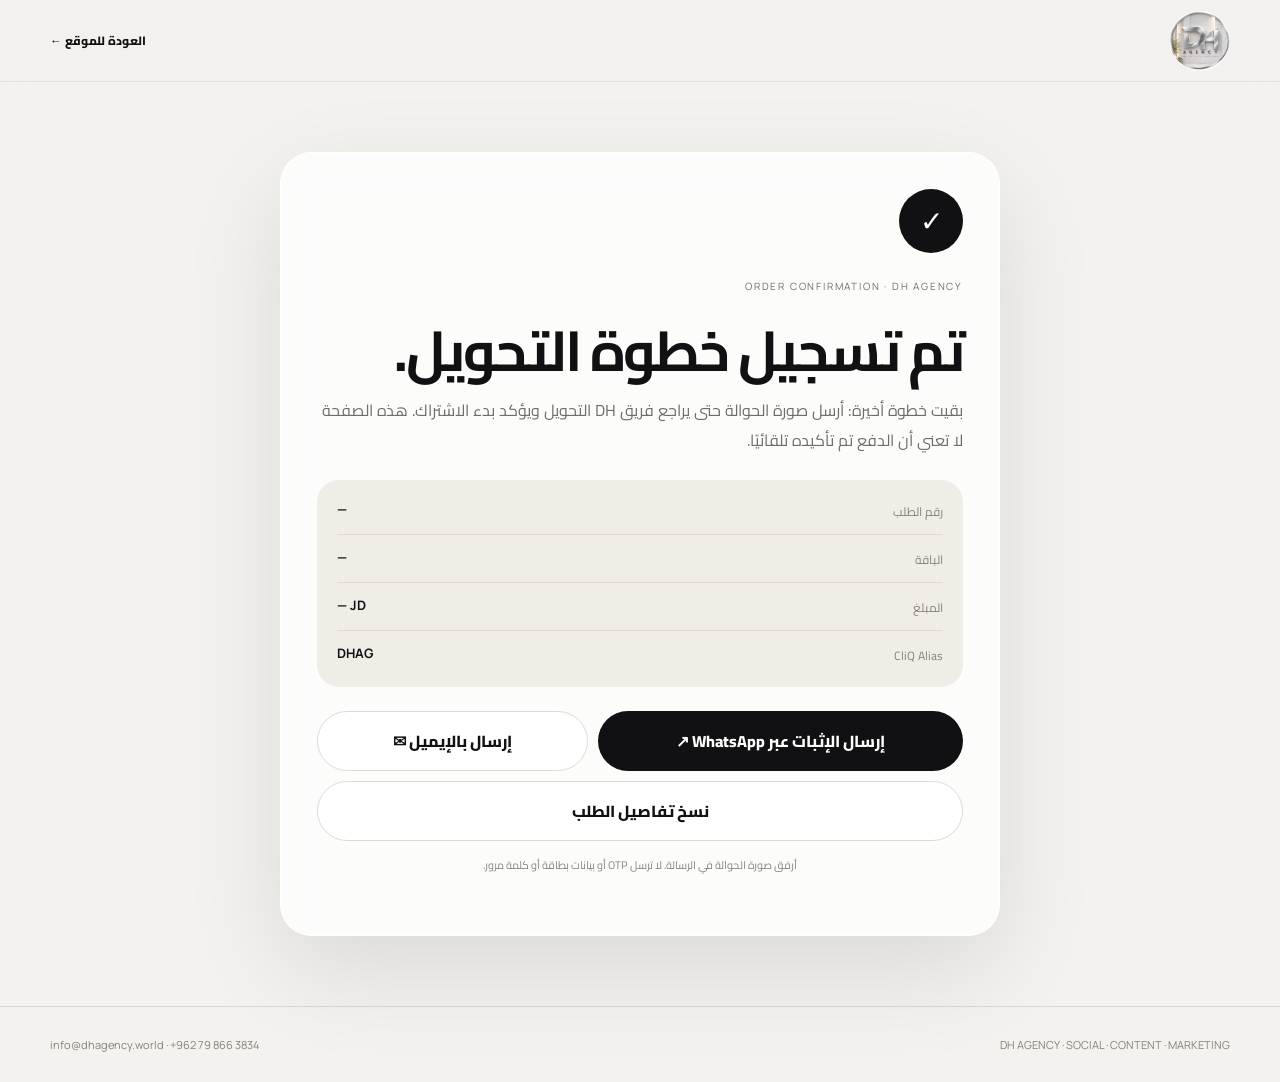
==== success.html @ 0825d4da "Add files via upload" ====
<!doctype html>
<html lang="ar" dir="rtl">
<head>
  <meta charset="utf-8" />
  <meta name="viewport" content="width=device-width, initial-scale=1" />
  <meta name="theme-color" content="#f3f2ef" />
  <meta name="robots" content="noindex,nofollow" />
  <title>تأكيد الطلب | DH Agency</title>
  <link rel="icon" href="/favicon.ico" sizes="any" />
  <link rel="preconnect" href="https://fonts.googleapis.com">
  <link rel="preconnect" href="https://fonts.gstatic.com" crossorigin>
  <link href="https://fonts.googleapis.com/css2?family=Cairo:wght@400;500;600;700;800&family=Manrope:wght@500;600;700&display=swap" rel="stylesheet">
  <link rel="stylesheet" href="styles.css" />
  <script>
    window.va = window.va || function () { (window.vaq = window.vaq || []).push(arguments); };
  </script>
  <script defer src="/_vercel/insights/script.js"></script>
</head>
<body class="success-body">
  <header class="success-header">
    <div class="shell">
      <img src="assets/dh-logo-circle.jpg" alt="DH Agency" />
      <a href="/">العودة للموقع ←</a>
    </div>
  </header>

  <main class="success-main">
    <section class="success-card" aria-labelledby="successTitle">
      <div class="success-mark">✓</div>
      <p class="success-eyebrow">ORDER CONFIRMATION · DH AGENCY</p>
      <h1 id="successTitle">تم تسجيل خطوة التحويل.</h1>
      <p>بقيت خطوة أخيرة: أرسل صورة الحوالة حتى يراجع فريق DH التحويل ويؤكد بدء الاشتراك. هذه الصفحة لا تعني أن الدفع تم تأكيده تلقائيًا.</p>

      <div class="success-order">
        <div class="success-row"><span>رقم الطلب</span><strong id="sOrder">—</strong></div>
        <div class="success-row"><span>الباقة</span><strong id="sPackage">—</strong></div>
        <div class="success-row"><span>المبلغ</span><strong><b id="sPrice">—</b> JD</strong></div>
        <div class="success-row"><span>CliQ Alias</span><strong>DHAG</strong></div>
      </div>

      <div class="success-actions">
        <a id="successWhatsApp" class="checkout-primary" href="https://wa.me/962798663834" target="_blank" rel="noopener">إرسال الإثبات عبر WhatsApp ↗</a>
        <a id="successEmail" class="checkout-secondary" href="mailto:info@dhagency.world">إرسال بالإيميل ✉</a>
      </div>
      <button id="successCopy" class="checkout-secondary" type="button" style="width:100%;margin-top:10px">نسخ تفاصيل الطلب</button>
      <p class="success-note">أرفق صورة الحوالة في الرسالة. لا ترسل OTP أو بيانات بطاقة أو كلمة مرور.</p>
    </section>
  </main>

  <footer class="success-footer"><div class="shell"><span>DH AGENCY · SOCIAL · CONTENT · MARKETING</span><span>info@dhagency.world · +962 79 866 3834</span></div></footer>

  <script>
    const qs = new URLSearchParams(location.search);
    let order = {};
    try { order = JSON.parse(sessionStorage.getItem('dhOrder') || '{}'); } catch(e) {}
    const data = {
      orderId: order.orderId || qs.get('order') || '—',
      packageName: order.packageName || qs.get('pkg') || '—',
      price: order.price || qs.get('price') || '—',
      name: order.name || '', phone: order.phone || '', project: order.project || ''
    };
    document.getElementById('sOrder').textContent = data.orderId;
    document.getElementById('sPackage').textContent = data.packageName;
    document.getElementById('sPrice').textContent = data.price;
    const text = `طلب اشتراك DH Agency\nرقم الطلب: ${data.orderId}\nالباقة: ${data.packageName}\nالمبلغ: ${data.price} JD\nالاسم: ${data.name}\nرقم الهاتف: ${data.phone}\nالمشروع: ${data.project}\nطريقة الدفع: CliQ — DHAG\nتم التحويل، ومرفق إثبات الدفع.`;
    document.getElementById('successWhatsApp').href = `https://wa.me/962798663834?text=${encodeURIComponent(text)}`;
    document.getElementById('successEmail').href = `mailto:info@dhagency.world?subject=${encodeURIComponent(`DH Agency - ${data.orderId} - ${data.packageName}`)}&body=${encodeURIComponent(text + '\n\nيرجى إرفاق صورة إثبات التحويل قبل الإرسال.')}`;
    document.getElementById('successCopy').addEventListener('click', async () => {
      try { await navigator.clipboard.writeText(text); document.getElementById('successCopy').textContent='تم النسخ ✓'; }
      catch(e) { alert(text); }
    });
  </script>
</body>
</html>
---- styles.css ----
:root{--bg:#f3f2ef;--ink:#101114;--muted:#67686d;--line:rgba(16,17,20,.12);--black:#0a0a0b;--silver:#d8d9dc;--orange:#d98243;--blue:#182c52;--green:#1f6248;--plum:#6a315f;--radius:28px}
*{box-sizing:border-box}html{scroll-behavior:smooth}body{margin:0;background:var(--bg);color:var(--ink);font-family:"Cairo",sans-serif;overflow-x:hidden}.shell{width:min(1180px,calc(100% - 40px));margin:auto}.ambient{position:fixed;border-radius:50%;filter:blur(90px);pointer-events:none;z-index:-2;opacity:.3}.ambient-one{width:520px;height:520px;background:#d4d7db;top:-220px;left:-190px}.ambient-two{width:420px;height:420px;background:#e1d8d4;bottom:-180px;right:-180px}.site-header{position:sticky;top:0;z-index:50;background:rgba(243,242,239,.8);backdrop-filter:blur(18px);border-bottom:1px solid rgba(16,17,20,.07)}.nav{height:82px;display:flex;align-items:center;gap:30px}.brand{margin-left:auto}.brand{display:flex;align-items:center}.brand img{width:68px;height:68px;object-fit:cover;object-position:center;border-radius:50%;border:1px solid rgba(16,17,20,.10);box-shadow:0 8px 24px rgba(0,0,0,.08);background:#fff}.nav-links{display:flex;gap:28px}.nav-links a,.footer a{color:var(--ink);text-decoration:none;font-size:14px;font-weight:600}.nav-links a{opacity:.68;transition:.2s}.nav-links a:hover{opacity:1}.nav-cta{text-decoration:none;color:#fff;background:var(--black);padding:12px 20px;border-radius:999px;font-size:13px;font-weight:700}.menu{display:none;background:none;border:0;width:34px;height:34px}.menu span{display:block;height:1px;background:var(--ink);margin:8px 0}.hero{min-height:760px;display:grid;grid-template-columns:1.05fr .95fr;align-items:center;gap:70px;padding:70px 0 80px}.kicker,.why-kicker{font-family:"Manrope",sans-serif;font-size:11px;letter-spacing:.22em;color:var(--muted);direction:ltr;text-align:right}.hero h1{font-size:clamp(56px,7.5vw,110px);line-height:.96;letter-spacing:-.05em;margin:25px 0 28px;font-weight:800}.hero h1 span{font-weight:400;color:#696a6f}.hero-text{font-size:19px;line-height:2;max-width:650px;color:var(--muted)}.hero-actions{display:flex;gap:12px;margin-top:34px;flex-wrap:wrap}.btn{display:inline-flex;align-items:center;gap:18px;padding:14px 22px;border-radius:999px;text-decoration:none;font-weight:700;font-size:14px}.btn.primary{background:var(--black);color:#fff}.btn.ghost{border:1px solid var(--line);color:var(--ink)}.hero-visual{position:relative;min-height:560px;display:grid;place-items:center}.logo-card{width:min(470px,90%);aspect-ratio:1/1;border-radius:42px;overflow:hidden;position:relative;background:#fff;box-shadow:0 35px 100px rgba(0,0,0,.16);transform:rotate(-4deg)}.logo-card img{width:100%;height:100%;object-fit:cover;transform:scale(1.12)}.logo-shine{position:absolute;inset:-20%;background:linear-gradient(110deg,transparent 35%,rgba(255,255,255,.8) 50%,transparent 65%);transform:translateX(-80%) rotate(10deg);animation:shine 6s ease-in-out infinite}.micro{position:absolute;background:rgba(255,255,255,.82);backdrop-filter:blur(16px);border:1px solid rgba(255,255,255,.7);box-shadow:0 14px 40px rgba(0,0,0,.08);padding:12px 18px;border-radius:16px;display:flex;gap:10px;align-items:center;font-family:"Manrope",sans-serif;font-size:11px;letter-spacing:.12em}.micro small{opacity:.4}.micro-a{top:9%;right:2%}.micro-b{bottom:12%;left:2%}.micro-c{top:47%;left:-7%}@keyframes shine{0%,55%{transform:translateX(-80%) rotate(10deg)}78%,100%{transform:translateX(100%) rotate(10deg)}}.ticker{overflow:hidden;border-top:1px solid var(--line);border-bottom:1px solid var(--line);background:rgba(255,255,255,.35)}.ticker-track{display:flex;width:max-content;gap:26px;align-items:center;padding:15px 0;animation:marquee 24s linear infinite;font-family:"Manrope",sans-serif;font-size:12px;letter-spacing:.22em}.ticker-track i{font-style:normal;opacity:.3}@keyframes marquee{to{transform:translateX(50%)}}.section{padding:120px 0}.section-title{display:grid;grid-template-columns:240px 1fr;gap:40px;align-items:start;margin-bottom:54px}.section-title p{margin:12px 0;color:var(--muted);font-size:13px}.section-title h2{margin:0;font-size:clamp(38px,5vw,68px);line-height:1.2;letter-spacing:-.04em}.services-grid{display:grid;grid-template-columns:repeat(3,1fr);gap:16px}.service{background:rgba(255,255,255,.62);border:1px solid rgba(255,255,255,.75);border-radius:var(--radius);padding:34px;min-height:280px;transition:.25s}.service:hover{transform:translateY(-5px);box-shadow:0 24px 70px rgba(0,0,0,.08)}.service span{font-family:"Manrope";font-size:11px;letter-spacing:.18em;color:#8b8c90}.service h3{font-size:25px;margin:74px 0 12px}.service p{margin:0;color:var(--muted);line-height:1.9}.packages{background:#0d0d0f;color:#f4f2ef;position:relative}.packages .section-title p{color:#a5a5aa}.package-grid{display:grid;grid-template-columns:repeat(4,1fr);gap:14px;align-items:stretch}.package-card{position:relative;background:#151518;border:1px solid rgba(255,255,255,.08);border-radius:26px;padding:26px;min-height:520px;display:flex;flex-direction:column;overflow:hidden;transition:.25s}.package-card:after{content:"";position:absolute;width:190px;height:190px;border-radius:50%;right:-90px;bottom:-80px;filter:blur(2px);opacity:.22}.package-card:hover{transform:translateY(-6px);border-color:rgba(255,255,255,.2)}.package-card.mini:after{background:var(--orange)}.package-card.start:after{background:var(--blue)}.package-card.growth:after{background:var(--green)}.package-card.scale:after{background:var(--plum)}.package-card.featured{outline:1px solid rgba(81,174,126,.45);background:#171c19}.popular{position:absolute;top:16px;left:16px;background:#e7efe9;color:#183b2b;padding:7px 12px;border-radius:999px;font-size:10px;font-weight:800}.package-head{display:flex;justify-content:space-between;align-items:center;padding-bottom:20px;border-bottom:1px solid rgba(255,255,255,.08);font-family:"Manrope"}.package-head span{font-size:13px;letter-spacing:.12em}.package-head b{font-size:17px}.package-card h3{font-size:28px;margin:30px 0 8px}.package-card p{color:#a9a9ae;line-height:1.85;min-height:84px}.package-card ul{list-style:none;padding:0;margin:12px 0 24px}.package-card li{padding:9px 0;border-bottom:1px solid rgba(255,255,255,.07);color:#dfdfe2;font-size:14px}.poster-btn{margin-top:auto;border:1px solid rgba(255,255,255,.15);background:transparent;color:#fff;border-radius:999px;padding:13px 16px;font:inherit;cursor:pointer;transition:.2s}.poster-btn:hover{background:#fff;color:#111}.ad-note{color:#8f9095;font-size:12px;margin:22px 4px 0}.why-panel{background:linear-gradient(135deg,#fff 0%,#ecebea 100%);border-radius:36px;padding:60px;display:grid;grid-template-columns:.9fr 1.1fr;gap:70px;box-shadow:0 30px 100px rgba(0,0,0,.07)}.why-panel h2{font-size:clamp(36px,4.5vw,62px);line-height:1.2;margin:12px 0 0}.why-list>div{display:grid;grid-template-columns:52px 1fr;gap:14px;padding:24px 0;border-bottom:1px solid var(--line)}.why-list>div:last-child{border-bottom:0}.why-list b{font-family:"Manrope";font-size:12px;color:#999}.why-list span{display:grid;gap:6px}.why-list strong{font-size:19px}.why-list small{font-size:14px;color:var(--muted);line-height:1.8}.faq{display:grid;gap:10px;margin-right:280px}.faq details{background:#fff;border-radius:18px;padding:0 24px}.faq summary{cursor:pointer;padding:22px 0;font-weight:700;list-style:none}.faq summary::-webkit-details-marker{display:none}.faq details p{color:var(--muted);line-height:1.9;margin:0;padding:0 0 22px}.final-cta{padding:100px 0;background:linear-gradient(135deg,#19191c,#0c0c0e);color:#fff}.final-inner{display:flex;align-items:end;justify-content:space-between;gap:50px}.final-inner p{font-family:"Manrope";font-size:11px;letter-spacing:.2em;color:#aaa}.final-inner h2{font-size:clamp(42px,5vw,78px);line-height:1.12;margin:10px 0 0}.btn.light{background:#f4f2ef;color:#111;white-space:nowrap}.footer{background:#09090a;color:#fff;border-top:1px solid rgba(255,255,255,.07)}.footer-inner{min-height:180px;display:flex;align-items:center;justify-content:space-between;gap:30px}.footer-brand{display:flex;align-items:center;gap:16px}.footer-brand img{width:82px;height:48px;object-fit:cover;border-radius:8px}.footer-brand span,.footer-links{font-family:"Manrope";font-size:10px;letter-spacing:.12em;color:#949499}.footer-links{display:flex;gap:22px;align-items:center}.footer-links a{color:#fff}.poster-modal{padding:0;border:0;background:transparent;max-width:min(720px,92vw);max-height:90vh}.poster-modal::backdrop{background:rgba(0,0,0,.78);backdrop-filter:blur(9px)}.poster-modal img{display:block;max-width:100%;max-height:88vh;border-radius:22px}.poster-modal button{position:fixed;top:22px;left:22px;width:42px;height:42px;border:0;border-radius:50%;background:#fff;color:#111;font-size:24px;cursor:pointer}.reveal{opacity:0;transform:translateY(22px);transition:opacity .7s ease,transform .7s ease}.reveal.in{opacity:1;transform:none}
@media(max-width:980px){.nav-links{display:none;position:absolute;top:82px;right:20px;left:20px;background:rgba(244,243,240,.98);border:1px solid var(--line);padding:20px;border-radius:20px;flex-direction:column;box-shadow:0 20px 60px rgba(0,0,0,.08)}.nav-links.open{display:flex}.menu{display:block}.nav-cta{display:none}.hero{grid-template-columns:1fr;gap:20px;padding-top:54px}.hero-visual{min-height:470px}.hero h1{font-size:72px}.services-grid{grid-template-columns:1fr}.package-grid{grid-template-columns:repeat(2,1fr)}.section-title{grid-template-columns:1fr;gap:0}.why-panel{grid-template-columns:1fr;padding:36px}.faq{margin-right:0}.final-inner{align-items:start;flex-direction:column}.footer-inner{align-items:flex-start;flex-direction:column;padding:40px 0}.footer-links{flex-wrap:wrap}}@media(max-width:640px){.shell{width:min(100% - 24px,1180px)}.nav{height:72px}.brand img{width:58px;height:58px}.hero{min-height:auto;padding:48px 0 70px}.hero h1{font-size:54px}.hero-text{font-size:16px}.hero-visual{min-height:370px}.logo-card{border-radius:28px}.micro{display:none}.section{padding:82px 0}.section-title{margin-bottom:34px}.section-title h2{font-size:40px}.package-grid{grid-template-columns:1fr}.package-card{min-height:auto}.why-panel{border-radius:26px;padding:26px}.why-panel h2{font-size:38px}.final-inner h2{font-size:46px}.footer-brand{align-items:flex-start;flex-direction:column}.footer-links{flex-direction:column;align-items:flex-start;gap:10px}}

/* CliQ checkout */
.package-actions{margin-top:auto;display:grid;grid-template-columns:1fr 1fr;gap:9px}.package-actions .poster-btn{margin-top:0}.subscribe-btn{border:0;background:#f4f2ef;color:#111;border-radius:999px;padding:13px 16px;font:inherit;font-weight:800;cursor:pointer;transition:.2s}.subscribe-btn:hover{transform:translateY(-2px);box-shadow:0 12px 28px rgba(255,255,255,.1)}
.checkout-modal{padding:0;border:0;background:transparent;width:min(680px,94vw);max-height:92vh;overflow:visible}.checkout-modal::backdrop{background:rgba(0,0,0,.76);backdrop-filter:blur(10px)}.checkout-wrap{position:relative;background:#f5f3ef;color:#151517;border-radius:30px;padding:30px;box-shadow:0 40px 120px rgba(0,0,0,.35);max-height:90vh;overflow:auto}.checkout-close{position:absolute;top:18px;left:18px;width:40px;height:40px;border:1px solid #dedbd5;background:#fff;color:#111;border-radius:50%;font-size:24px;line-height:1;cursor:pointer;z-index:2}.checkout-brand{display:flex;align-items:center;gap:14px;padding-left:50px;margin-bottom:24px}.checkout-brand img{width:56px;height:56px;border-radius:50%;object-fit:cover;box-shadow:0 7px 22px rgba(0,0,0,.1)}.checkout-brand div{display:grid;gap:3px}.checkout-brand small{font-family:"Manrope";font-size:9px;letter-spacing:.15em;color:#8d8a85}.checkout-brand strong{font-size:19px}.checkout-step{display:none}.checkout-step.active{display:block}.checkout-summary{background:#111113;color:#fff;border-radius:22px;padding:22px 24px;display:grid;grid-template-columns:1fr auto;gap:5px 18px;align-items:center;margin-bottom:26px}.checkout-summary span{font-size:12px;color:#a8a8ad}.checkout-summary strong{font-family:"Manrope";font-size:14px;letter-spacing:.1em}.checkout-summary b{grid-row:1/3;grid-column:2;font-family:"Manrope";font-size:25px}.checkout-summary b span{font-size:inherit;color:inherit}.checkout-step h3{font-size:28px;margin:0 0 8px}.checkout-intro{color:#74716c;line-height:1.8;margin:0 0 22px}.checkout-form{display:grid;gap:13px}.checkout-form label{display:grid;gap:7px;font-size:12px;font-weight:800;color:#55524e}.checkout-form input{width:100%;border:1px solid #dedbd5;background:#fff;border-radius:14px;padding:14px 16px;font:inherit;color:#111;outline:0;transition:.2s}.checkout-form input:focus{border-color:#88837c;box-shadow:0 0 0 3px rgba(0,0,0,.04)}.checkout-primary,.checkout-secondary{display:flex;align-items:center;justify-content:center;gap:10px;border:0;border-radius:999px;padding:14px 18px;font:inherit;font-weight:800;text-decoration:none;cursor:pointer}.checkout-primary{background:#111113;color:#fff}.checkout-secondary{background:#fff;color:#111;border:1px solid #dedbd5}.checkout-form .checkout-primary{margin-top:6px}.order-pill{display:inline-flex;gap:8px;align-items:center;background:#ebe7e0;border-radius:999px;padding:8px 12px;font-size:11px;margin-bottom:16px}.order-pill strong{font-family:"Manrope";letter-spacing:.08em}.pay-amount{display:flex;align-items:center;justify-content:space-between;background:linear-gradient(135deg,#171719,#29272d);color:#fff;border-radius:22px;padding:22px 24px;margin:18px 0}.pay-amount span{font-size:12px;color:#bab9be}.pay-amount strong{font-family:"Manrope";font-size:32px}.bank-card{background:#fff;border:1px solid #dfdcd6;border-radius:20px;overflow:hidden}.bank-row{display:grid;grid-template-columns:110px 1fr auto;gap:14px;align-items:center;padding:17px 18px;border-bottom:1px solid #ebe8e2}.bank-row:last-child{border-bottom:0}.bank-row span{font-size:11px;color:#88847e}.bank-row strong{font-family:"Manrope",sans-serif;font-size:13px;word-break:break-word;direction:ltr;text-align:left}.bank-row.highlight{background:#f0ede7}.bank-row.highlight strong{font-size:22px;letter-spacing:.08em}.copy-btn{border:1px solid #d6d2cb;background:#fff;border-radius:999px;padding:7px 11px;font:inherit;font-size:11px;font-weight:800;cursor:pointer}.payment-note{font-size:11px;color:#77736e;line-height:1.8;margin:15px 3px 0}.checkout-actions{display:grid;grid-template-columns:1fr 1.35fr;gap:10px;margin-top:18px}.checkout-back{display:block;margin:14px auto 0;border:0;background:transparent;color:#77736e;font:inherit;font-size:12px;text-decoration:underline;cursor:pointer}.copy-toast{position:sticky;bottom:0;margin:16px auto 0;width:max-content;background:#111;color:#fff;border-radius:999px;padding:9px 14px;font-size:11px;opacity:0;transform:translateY(8px);pointer-events:none;transition:.2s}.copy-toast.show{opacity:1;transform:none}
@media(max-width:640px){.package-actions{grid-template-columns:1fr}.checkout-wrap{padding:24px 18px 20px;border-radius:24px}.checkout-brand{padding-left:44px}.checkout-step h3{font-size:23px}.checkout-summary{padding:18px}.bank-row{grid-template-columns:90px 1fr auto;padding:15px 13px;gap:9px}.bank-row strong{font-size:11px}.bank-row.highlight strong{font-size:20px}.checkout-actions{grid-template-columns:1fr}.pay-amount strong{font-size:27px}}

.checkout-actions-three{grid-template-columns:1.35fr 1fr 1fr}.proof-help{font-size:10.5px;color:#77736e;line-height:1.8;margin:10px 3px 0;text-align:center}@media(max-width:760px){.checkout-actions-three{grid-template-columns:1fr}}

/* Floating WhatsApp contact */
.whatsapp-float{position:fixed;left:24px;bottom:24px;z-index:95;width:60px;height:60px;border-radius:50%;display:grid;place-items:center;background:#25D366;color:#fff;text-decoration:none;box-shadow:0 14px 34px rgba(0,0,0,.22);transition:transform .2s ease,box-shadow .2s ease;isolation:isolate}
.whatsapp-float::before{content:"";position:absolute;inset:-7px;border-radius:inherit;border:1px solid rgba(37,211,102,.38);animation:waPulse 2.4s ease-out infinite;z-index:-1}
.whatsapp-float svg{width:31px;height:31px;fill:currentColor;display:block}
.whatsapp-float:hover{transform:translateY(-3px) scale(1.03);box-shadow:0 18px 42px rgba(0,0,0,.28)}
.whatsapp-float:focus-visible{outline:3px solid rgba(37,211,102,.32);outline-offset:4px}
.whatsapp-float-label{position:absolute;left:72px;white-space:nowrap;background:#111113;color:#fff;padding:8px 11px;border-radius:10px;font-family:"Manrope",sans-serif;font-size:11px;letter-spacing:.05em;opacity:0;transform:translateX(-5px);pointer-events:none;transition:.2s}
.whatsapp-float:hover .whatsapp-float-label{opacity:1;transform:none}
@keyframes waPulse{0%{opacity:.75;transform:scale(.88)}70%,100%{opacity:0;transform:scale(1.28)}}
@media(max-width:640px){.whatsapp-float{left:16px;bottom:16px;width:56px;height:56px}.whatsapp-float svg{width:29px;height:29px}.whatsapp-float-label{display:none}}

/* V9 — conversion refinements */
.portfolio-section{position:relative}
.portfolio-grid{display:grid;grid-template-columns:repeat(2,1fr);gap:14px}
.portfolio-card{position:relative;min-height:190px;border:1px solid var(--line);border-radius:26px;padding:28px;background:rgba(255,255,255,.56);display:flex;align-items:flex-end;justify-content:space-between;overflow:hidden;transition:.28s ease}
.portfolio-card::before{content:"";position:absolute;inset:auto -65px -85px auto;width:190px;height:190px;border-radius:50%;background:radial-gradient(circle at 35% 35%,rgba(88,92,104,.18),rgba(88,92,104,0));transition:.3s ease}
.portfolio-card:hover{transform:translateY(-5px);background:#fff;box-shadow:0 24px 70px rgba(0,0,0,.07)}
.portfolio-card:hover::before{transform:scale(1.2)}
.portfolio-card>div{position:relative;z-index:1}
.portfolio-card p{margin:0 0 8px;font-family:"Manrope",sans-serif;font-size:10px;letter-spacing:.17em;color:#929096}
.portfolio-card h3{margin:0;font-family:"Manrope",sans-serif;font-size:clamp(20px,2.4vw,34px);line-height:1.12;letter-spacing:-.03em}
.portfolio-card>b{position:relative;z-index:1;width:38px;height:38px;border:1px solid var(--line);border-radius:50%;display:grid;place-items:center;font-size:18px;font-weight:500}
.portfolio-index{position:absolute;top:24px;right:28px;font-family:"Manrope",sans-serif;font-size:11px;color:#aaa7a2}
.portfolio-note{margin:18px 2px 0;color:var(--muted);font-size:11px}
.package-card.featured{outline:1px solid rgba(81,174,126,.58);box-shadow:0 26px 80px rgba(68,150,105,.09);transform:translateY(-8px)}
.package-card.featured:hover{transform:translateY(-13px)}
.package-card.featured::before{content:"";position:absolute;top:0;right:0;left:0;height:3px;background:linear-gradient(90deg,transparent,#77c79b,transparent)}
.popular{display:flex;align-items:center;gap:7px;top:14px;left:14px;padding:7px 11px;box-shadow:0 8px 22px rgba(0,0,0,.15)}
.popular span{font-family:"Manrope",sans-serif;font-size:8px;letter-spacing:.11em;opacity:.72}
.transfer-confirm{width:100%;margin-top:18px}
.checkout-actions-compact{grid-template-columns:1fr 1fr;margin-top:10px}

/* Success page */
.success-body{min-height:100vh;background:#f3f2ef;color:#111113;display:grid;grid-template-rows:auto 1fr auto}
.success-main{display:grid;place-items:center;padding:70px 20px}
.success-card{width:min(720px,100%);background:rgba(255,255,255,.76);border:1px solid rgba(255,255,255,.9);border-radius:32px;padding:36px;box-shadow:0 34px 100px rgba(0,0,0,.10);backdrop-filter:blur(18px)}
.success-mark{width:64px;height:64px;border-radius:50%;display:grid;place-items:center;background:#111113;color:#fff;font-size:28px;margin-bottom:24px}
.success-eyebrow{font-family:"Manrope",sans-serif;font-size:10px;letter-spacing:.18em;color:#85827c;margin:0 0 10px}
.success-card h1{font-size:clamp(34px,5vw,56px);line-height:1.12;margin:0 0 12px;letter-spacing:-.04em}
.success-card>p{color:#706d68;line-height:1.9;margin:0 0 24px}
.success-order{background:#f0ede7;border-radius:22px;padding:20px;margin:24px 0;display:grid;gap:13px}
.success-row{display:flex;justify-content:space-between;gap:20px;padding-bottom:11px;border-bottom:1px solid #dfdbd4}
.success-row:last-child{border-bottom:0;padding-bottom:0}
.success-row span{color:#85817a;font-size:12px}.success-row strong{font-family:"Manrope",sans-serif;font-size:13px;text-align:left;direction:ltr}
.success-actions{display:grid;grid-template-columns:1.35fr 1fr;gap:10px;margin-top:20px}.success-actions a,.success-actions button{min-height:50px}
.success-note{font-size:11px!important;margin-top:14px!important;text-align:center;color:#88847e!important}
.success-header{height:82px;display:flex;align-items:center;border-bottom:1px solid rgba(16,17,20,.07);background:rgba(243,242,239,.86);backdrop-filter:blur(18px)}
.success-header .shell{display:flex;align-items:center;justify-content:space-between}.success-header img{width:60px;height:60px;border-radius:50%;object-fit:cover}.success-header a{color:#111;text-decoration:none;font-size:12px;font-weight:800}
.success-footer{padding:30px 0;border-top:1px solid var(--line);color:#85817a;font:11px "Manrope",sans-serif}.success-footer .shell{display:flex;justify-content:space-between;gap:20px;flex-wrap:wrap}
@media(max-width:980px){.portfolio-grid{grid-template-columns:1fr 1fr}}
@media(max-width:640px){.portfolio-grid{grid-template-columns:1fr}.portfolio-card{min-height:155px;padding:22px}.portfolio-index{top:20px;right:22px}.package-card.featured{transform:none}.package-card.featured:hover{transform:translateY(-6px)}.checkout-actions-compact,.success-actions{grid-template-columns:1fr}.success-card{padding:26px 20px;border-radius:26px}.success-main{padding:44px 12px}.success-header{height:72px}.success-header img{width:54px;height:54px}}
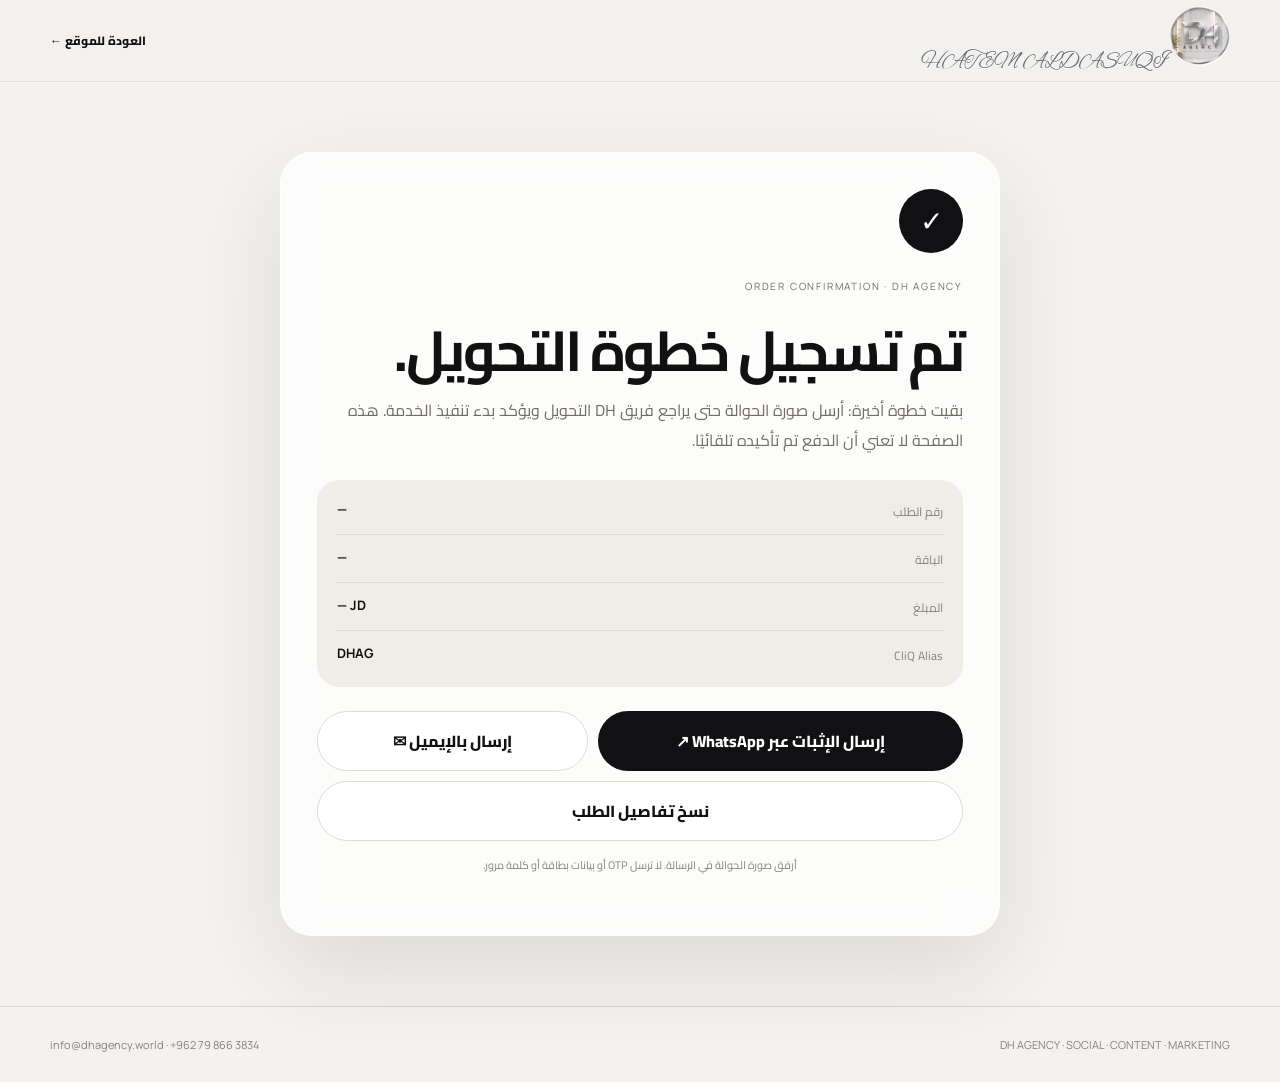
==== commit b518405a: "Add files via upload" ====
--- a/success.html
+++ b/success.html
@@ -9,7 +9,7 @@
   <link rel="icon" href="/favicon.ico" sizes="any" />
   <link rel="preconnect" href="https://fonts.googleapis.com">
   <link rel="preconnect" href="https://fonts.gstatic.com" crossorigin>
-  <link href="https://fonts.googleapis.com/css2?family=Cairo:wght@400;500;600;700;800&family=Manrope:wght@500;600;700&display=swap" rel="stylesheet">
+  <link href="https://fonts.googleapis.com/css2?family=Alex+Brush&family=Cairo:wght@400;500;600;700;800&family=Manrope:wght@500;600;700&display=swap" rel="stylesheet">
   <link rel="stylesheet" href="styles.css" />
   <script>
     window.va = window.va || function () { (window.vaq = window.vaq || []).push(arguments); };
@@ -19,7 +19,10 @@
 <body class="success-body">
   <header class="success-header">
     <div class="shell">
-      <img src="assets/dh-logo-circle.jpg" alt="DH Agency" />
+      <div class="success-brand">
+        <img src="assets/dh-logo-circle.jpg" alt="DH Agency" />
+        <span class="brand-signature success-signature">HATEM ALDASUQI</span>
+      </div>
       <a href="/">العودة للموقع ←</a>
     </div>
   </header>
@@ -29,7 +32,7 @@
       <div class="success-mark">✓</div>
       <p class="success-eyebrow">ORDER CONFIRMATION · DH AGENCY</p>
       <h1 id="successTitle">تم تسجيل خطوة التحويل.</h1>
-      <p>بقيت خطوة أخيرة: أرسل صورة الحوالة حتى يراجع فريق DH التحويل ويؤكد بدء الاشتراك. هذه الصفحة لا تعني أن الدفع تم تأكيده تلقائيًا.</p>
+      <p>بقيت خطوة أخيرة: أرسل صورة الحوالة حتى يراجع فريق DH التحويل ويؤكد بدء تنفيذ الخدمة. هذه الصفحة لا تعني أن الدفع تم تأكيده تلقائيًا.</p>
 
       <div class="success-order">
         <div class="success-row"><span>رقم الطلب</span><strong id="sOrder">—</strong></div>
@@ -62,7 +65,7 @@
     document.getElementById('sOrder').textContent = data.orderId;
     document.getElementById('sPackage').textContent = data.packageName;
     document.getElementById('sPrice').textContent = data.price;
-    const text = `طلب اشتراك DH Agency\nرقم الطلب: ${data.orderId}\nالباقة: ${data.packageName}\nالمبلغ: ${data.price} JD\nالاسم: ${data.name}\nرقم الهاتف: ${data.phone}\nالمشروع: ${data.project}\nطريقة الدفع: CliQ — DHAG\nتم التحويل، ومرفق إثبات الدفع.`;
+    const text = `طلب DH Agency\nرقم الطلب: ${data.orderId}\nالباقة: ${data.packageName}\nالمبلغ: ${data.price} JD\nالاسم: ${data.name}\nرقم الهاتف: ${data.phone}\nالمشروع: ${data.project}\nطريقة الدفع: CliQ — DHAG\nتم التحويل، ومرفق إثبات الدفع.`;
     document.getElementById('successWhatsApp').href = `https://wa.me/962798663834?text=${encodeURIComponent(text)}`;
     document.getElementById('successEmail').href = `mailto:info@dhagency.world?subject=${encodeURIComponent(`DH Agency - ${data.orderId} - ${data.packageName}`)}&body=${encodeURIComponent(text + '\n\nيرجى إرفاق صورة إثبات التحويل قبل الإرسال.')}`;
     document.getElementById('successCopy').addEventListener('click', async () => {
--- a/styles.css
+++ b/styles.css
@@ -1,6 +1,6 @@
 :root{--bg:#f3f2ef;--ink:#101114;--muted:#67686d;--line:rgba(16,17,20,.12);--black:#0a0a0b;--silver:#d8d9dc;--orange:#d98243;--blue:#182c52;--green:#1f6248;--plum:#6a315f;--radius:28px}
-*{box-sizing:border-box}html{scroll-behavior:smooth}body{margin:0;background:var(--bg);color:var(--ink);font-family:"Cairo",sans-serif;overflow-x:hidden}.shell{width:min(1180px,calc(100% - 40px));margin:auto}.ambient{position:fixed;border-radius:50%;filter:blur(90px);pointer-events:none;z-index:-2;opacity:.3}.ambient-one{width:520px;height:520px;background:#d4d7db;top:-220px;left:-190px}.ambient-two{width:420px;height:420px;background:#e1d8d4;bottom:-180px;right:-180px}.site-header{position:sticky;top:0;z-index:50;background:rgba(243,242,239,.8);backdrop-filter:blur(18px);border-bottom:1px solid rgba(16,17,20,.07)}.nav{height:82px;display:flex;align-items:center;gap:30px}.brand{margin-left:auto}.brand{display:flex;align-items:center}.brand img{width:68px;height:68px;object-fit:cover;object-position:center;border-radius:50%;border:1px solid rgba(16,17,20,.10);box-shadow:0 8px 24px rgba(0,0,0,.08);background:#fff}.nav-links{display:flex;gap:28px}.nav-links a,.footer a{color:var(--ink);text-decoration:none;font-size:14px;font-weight:600}.nav-links a{opacity:.68;transition:.2s}.nav-links a:hover{opacity:1}.nav-cta{text-decoration:none;color:#fff;background:var(--black);padding:12px 20px;border-radius:999px;font-size:13px;font-weight:700}.menu{display:none;background:none;border:0;width:34px;height:34px}.menu span{display:block;height:1px;background:var(--ink);margin:8px 0}.hero{min-height:760px;display:grid;grid-template-columns:1.05fr .95fr;align-items:center;gap:70px;padding:70px 0 80px}.kicker,.why-kicker{font-family:"Manrope",sans-serif;font-size:11px;letter-spacing:.22em;color:var(--muted);direction:ltr;text-align:right}.hero h1{font-size:clamp(56px,7.5vw,110px);line-height:.96;letter-spacing:-.05em;margin:25px 0 28px;font-weight:800}.hero h1 span{font-weight:400;color:#696a6f}.hero-text{font-size:19px;line-height:2;max-width:650px;color:var(--muted)}.hero-actions{display:flex;gap:12px;margin-top:34px;flex-wrap:wrap}.btn{display:inline-flex;align-items:center;gap:18px;padding:14px 22px;border-radius:999px;text-decoration:none;font-weight:700;font-size:14px}.btn.primary{background:var(--black);color:#fff}.btn.ghost{border:1px solid var(--line);color:var(--ink)}.hero-visual{position:relative;min-height:560px;display:grid;place-items:center}.logo-card{width:min(470px,90%);aspect-ratio:1/1;border-radius:42px;overflow:hidden;position:relative;background:#fff;box-shadow:0 35px 100px rgba(0,0,0,.16);transform:rotate(-4deg)}.logo-card img{width:100%;height:100%;object-fit:cover;transform:scale(1.12)}.logo-shine{position:absolute;inset:-20%;background:linear-gradient(110deg,transparent 35%,rgba(255,255,255,.8) 50%,transparent 65%);transform:translateX(-80%) rotate(10deg);animation:shine 6s ease-in-out infinite}.micro{position:absolute;background:rgba(255,255,255,.82);backdrop-filter:blur(16px);border:1px solid rgba(255,255,255,.7);box-shadow:0 14px 40px rgba(0,0,0,.08);padding:12px 18px;border-radius:16px;display:flex;gap:10px;align-items:center;font-family:"Manrope",sans-serif;font-size:11px;letter-spacing:.12em}.micro small{opacity:.4}.micro-a{top:9%;right:2%}.micro-b{bottom:12%;left:2%}.micro-c{top:47%;left:-7%}@keyframes shine{0%,55%{transform:translateX(-80%) rotate(10deg)}78%,100%{transform:translateX(100%) rotate(10deg)}}.ticker{overflow:hidden;border-top:1px solid var(--line);border-bottom:1px solid var(--line);background:rgba(255,255,255,.35)}.ticker-track{display:flex;width:max-content;gap:26px;align-items:center;padding:15px 0;animation:marquee 24s linear infinite;font-family:"Manrope",sans-serif;font-size:12px;letter-spacing:.22em}.ticker-track i{font-style:normal;opacity:.3}@keyframes marquee{to{transform:translateX(50%)}}.section{padding:120px 0}.section-title{display:grid;grid-template-columns:240px 1fr;gap:40px;align-items:start;margin-bottom:54px}.section-title p{margin:12px 0;color:var(--muted);font-size:13px}.section-title h2{margin:0;font-size:clamp(38px,5vw,68px);line-height:1.2;letter-spacing:-.04em}.services-grid{display:grid;grid-template-columns:repeat(3,1fr);gap:16px}.service{background:rgba(255,255,255,.62);border:1px solid rgba(255,255,255,.75);border-radius:var(--radius);padding:34px;min-height:280px;transition:.25s}.service:hover{transform:translateY(-5px);box-shadow:0 24px 70px rgba(0,0,0,.08)}.service span{font-family:"Manrope";font-size:11px;letter-spacing:.18em;color:#8b8c90}.service h3{font-size:25px;margin:74px 0 12px}.service p{margin:0;color:var(--muted);line-height:1.9}.packages{background:#0d0d0f;color:#f4f2ef;position:relative}.packages .section-title p{color:#a5a5aa}.package-grid{display:grid;grid-template-columns:repeat(4,1fr);gap:14px;align-items:stretch}.package-card{position:relative;background:#151518;border:1px solid rgba(255,255,255,.08);border-radius:26px;padding:26px;min-height:520px;display:flex;flex-direction:column;overflow:hidden;transition:.25s}.package-card:after{content:"";position:absolute;width:190px;height:190px;border-radius:50%;right:-90px;bottom:-80px;filter:blur(2px);opacity:.22}.package-card:hover{transform:translateY(-6px);border-color:rgba(255,255,255,.2)}.package-card.mini:after{background:var(--orange)}.package-card.start:after{background:var(--blue)}.package-card.growth:after{background:var(--green)}.package-card.scale:after{background:var(--plum)}.package-card.featured{outline:1px solid rgba(81,174,126,.45);background:#171c19}.popular{position:absolute;top:16px;left:16px;background:#e7efe9;color:#183b2b;padding:7px 12px;border-radius:999px;font-size:10px;font-weight:800}.package-head{display:flex;justify-content:space-between;align-items:center;padding-bottom:20px;border-bottom:1px solid rgba(255,255,255,.08);font-family:"Manrope"}.package-head span{font-size:13px;letter-spacing:.12em}.package-head b{font-size:17px}.package-card h3{font-size:28px;margin:30px 0 8px}.package-card p{color:#a9a9ae;line-height:1.85;min-height:84px}.package-card ul{list-style:none;padding:0;margin:12px 0 24px}.package-card li{padding:9px 0;border-bottom:1px solid rgba(255,255,255,.07);color:#dfdfe2;font-size:14px}.poster-btn{margin-top:auto;border:1px solid rgba(255,255,255,.15);background:transparent;color:#fff;border-radius:999px;padding:13px 16px;font:inherit;cursor:pointer;transition:.2s}.poster-btn:hover{background:#fff;color:#111}.ad-note{color:#8f9095;font-size:12px;margin:22px 4px 0}.why-panel{background:linear-gradient(135deg,#fff 0%,#ecebea 100%);border-radius:36px;padding:60px;display:grid;grid-template-columns:.9fr 1.1fr;gap:70px;box-shadow:0 30px 100px rgba(0,0,0,.07)}.why-panel h2{font-size:clamp(36px,4.5vw,62px);line-height:1.2;margin:12px 0 0}.why-list>div{display:grid;grid-template-columns:52px 1fr;gap:14px;padding:24px 0;border-bottom:1px solid var(--line)}.why-list>div:last-child{border-bottom:0}.why-list b{font-family:"Manrope";font-size:12px;color:#999}.why-list span{display:grid;gap:6px}.why-list strong{font-size:19px}.why-list small{font-size:14px;color:var(--muted);line-height:1.8}.faq{display:grid;gap:10px;margin-right:280px}.faq details{background:#fff;border-radius:18px;padding:0 24px}.faq summary{cursor:pointer;padding:22px 0;font-weight:700;list-style:none}.faq summary::-webkit-details-marker{display:none}.faq details p{color:var(--muted);line-height:1.9;margin:0;padding:0 0 22px}.final-cta{padding:100px 0;background:linear-gradient(135deg,#19191c,#0c0c0e);color:#fff}.final-inner{display:flex;align-items:end;justify-content:space-between;gap:50px}.final-inner p{font-family:"Manrope";font-size:11px;letter-spacing:.2em;color:#aaa}.final-inner h2{font-size:clamp(42px,5vw,78px);line-height:1.12;margin:10px 0 0}.btn.light{background:#f4f2ef;color:#111;white-space:nowrap}.footer{background:#09090a;color:#fff;border-top:1px solid rgba(255,255,255,.07)}.footer-inner{min-height:180px;display:flex;align-items:center;justify-content:space-between;gap:30px}.footer-brand{display:flex;align-items:center;gap:16px}.footer-brand img{width:82px;height:48px;object-fit:cover;border-radius:8px}.footer-brand span,.footer-links{font-family:"Manrope";font-size:10px;letter-spacing:.12em;color:#949499}.footer-links{display:flex;gap:22px;align-items:center}.footer-links a{color:#fff}.poster-modal{padding:0;border:0;background:transparent;max-width:min(720px,92vw);max-height:90vh}.poster-modal::backdrop{background:rgba(0,0,0,.78);backdrop-filter:blur(9px)}.poster-modal img{display:block;max-width:100%;max-height:88vh;border-radius:22px}.poster-modal button{position:fixed;top:22px;left:22px;width:42px;height:42px;border:0;border-radius:50%;background:#fff;color:#111;font-size:24px;cursor:pointer}.reveal{opacity:0;transform:translateY(22px);transition:opacity .7s ease,transform .7s ease}.reveal.in{opacity:1;transform:none}
-@media(max-width:980px){.nav-links{display:none;position:absolute;top:82px;right:20px;left:20px;background:rgba(244,243,240,.98);border:1px solid var(--line);padding:20px;border-radius:20px;flex-direction:column;box-shadow:0 20px 60px rgba(0,0,0,.08)}.nav-links.open{display:flex}.menu{display:block}.nav-cta{display:none}.hero{grid-template-columns:1fr;gap:20px;padding-top:54px}.hero-visual{min-height:470px}.hero h1{font-size:72px}.services-grid{grid-template-columns:1fr}.package-grid{grid-template-columns:repeat(2,1fr)}.section-title{grid-template-columns:1fr;gap:0}.why-panel{grid-template-columns:1fr;padding:36px}.faq{margin-right:0}.final-inner{align-items:start;flex-direction:column}.footer-inner{align-items:flex-start;flex-direction:column;padding:40px 0}.footer-links{flex-wrap:wrap}}@media(max-width:640px){.shell{width:min(100% - 24px,1180px)}.nav{height:72px}.brand img{width:58px;height:58px}.hero{min-height:auto;padding:48px 0 70px}.hero h1{font-size:54px}.hero-text{font-size:16px}.hero-visual{min-height:370px}.logo-card{border-radius:28px}.micro{display:none}.section{padding:82px 0}.section-title{margin-bottom:34px}.section-title h2{font-size:40px}.package-grid{grid-template-columns:1fr}.package-card{min-height:auto}.why-panel{border-radius:26px;padding:26px}.why-panel h2{font-size:38px}.final-inner h2{font-size:46px}.footer-brand{align-items:flex-start;flex-direction:column}.footer-links{flex-direction:column;align-items:flex-start;gap:10px}}
+*{box-sizing:border-box}html{scroll-behavior:smooth}body{margin:0;background:var(--bg);color:var(--ink);font-family:"Cairo",sans-serif;overflow-x:hidden}.shell{width:min(1180px,calc(100% - 40px));margin:auto}.ambient{position:fixed;border-radius:50%;filter:blur(90px);pointer-events:none;z-index:-2;opacity:.3}.ambient-one{width:520px;height:520px;background:#d4d7db;top:-220px;left:-190px}.ambient-two{width:420px;height:420px;background:#e1d8d4;bottom:-180px;right:-180px}.site-header{position:sticky;top:0;z-index:50;background:rgba(243,242,239,.8);backdrop-filter:blur(18px);border-bottom:1px solid rgba(16,17,20,.07)}.nav{min-height:96px;display:flex;align-items:center;gap:30px;padding:10px 0}.brand{margin-left:auto;display:flex;align-items:center;text-decoration:none}.brand-stack{display:flex;flex-direction:column;align-items:center;gap:4px}.brand img{width:68px;height:68px;object-fit:cover;object-position:center;border-radius:50%;border:1px solid rgba(16,17,20,.10);box-shadow:0 8px 24px rgba(0,0,0,.08);background:#fff}.brand-signature{font-family:"Alex Brush",cursive;font-size:22px;line-height:1;color:#6d7077;white-space:nowrap;text-shadow:0 1px 0 rgba(255,255,255,.72)}.nav-links{display:flex;gap:28px}.nav-links a,.footer a{color:var(--ink);text-decoration:none;font-size:14px;font-weight:600}.nav-links a{opacity:.68;transition:.2s}.nav-links a:hover{opacity:1}.nav-cta{text-decoration:none;color:#fff;background:var(--black);padding:12px 20px;border-radius:999px;font-size:13px;font-weight:700}.menu{display:none;background:none;border:0;width:34px;height:34px}.menu span{display:block;height:1px;background:var(--ink);margin:8px 0}.hero{min-height:760px;display:grid;grid-template-columns:1.05fr .95fr;align-items:center;gap:70px;padding:70px 0 80px}.kicker,.why-kicker{font-family:"Manrope",sans-serif;font-size:11px;letter-spacing:.22em;color:var(--muted);direction:ltr;text-align:right}.hero h1{font-size:clamp(56px,7.5vw,110px);line-height:.96;letter-spacing:-.05em;margin:25px 0 28px;font-weight:800}.hero h1 span{font-weight:400;color:#696a6f}.hero-text{font-size:19px;line-height:2;max-width:650px;color:var(--muted)}.hero-actions{display:flex;gap:12px;margin-top:34px;flex-wrap:wrap}.btn{display:inline-flex;align-items:center;gap:18px;padding:14px 22px;border-radius:999px;text-decoration:none;font-weight:700;font-size:14px}.btn.primary{background:var(--black);color:#fff}.btn.ghost{border:1px solid var(--line);color:var(--ink)}.hero-visual{position:relative;min-height:560px;display:grid;place-items:center}.logo-card{width:min(470px,90%);aspect-ratio:1/1;border-radius:42px;overflow:hidden;position:relative;background:#fff;box-shadow:0 35px 100px rgba(0,0,0,.16);transform:rotate(-4deg)}.logo-card img{width:100%;height:100%;object-fit:cover;transform:scale(1.12)}.logo-shine{position:absolute;inset:-20%;background:linear-gradient(110deg,transparent 35%,rgba(255,255,255,.8) 50%,transparent 65%);transform:translateX(-80%) rotate(10deg);animation:shine 6s ease-in-out infinite}.micro{position:absolute;background:rgba(255,255,255,.82);backdrop-filter:blur(16px);border:1px solid rgba(255,255,255,.7);box-shadow:0 14px 40px rgba(0,0,0,.08);padding:12px 18px;border-radius:16px;display:flex;gap:10px;align-items:center;font-family:"Manrope",sans-serif;font-size:11px;letter-spacing:.12em}.micro small{opacity:.4}.micro-a{top:9%;right:2%}.micro-b{bottom:12%;left:2%}.micro-c{top:47%;left:-7%}@keyframes shine{0%,55%{transform:translateX(-80%) rotate(10deg)}78%,100%{transform:translateX(100%) rotate(10deg)}}.ticker{overflow:hidden;border-top:1px solid var(--line);border-bottom:1px solid var(--line);background:rgba(255,255,255,.35)}.ticker-track{display:flex;width:max-content;gap:26px;align-items:center;padding:15px 0;animation:marquee 24s linear infinite;font-family:"Manrope",sans-serif;font-size:12px;letter-spacing:.22em}.ticker-track i{font-style:normal;opacity:.3}@keyframes marquee{to{transform:translateX(50%)}}.section{padding:120px 0}.section-title{display:grid;grid-template-columns:240px 1fr;gap:40px;align-items:start;margin-bottom:54px}.section-title p{margin:12px 0;color:var(--muted);font-size:13px}.section-title h2{margin:0;font-size:clamp(38px,5vw,68px);line-height:1.2;letter-spacing:-.04em}.services-grid{display:grid;grid-template-columns:repeat(3,1fr);gap:16px}.service{background:rgba(255,255,255,.62);border:1px solid rgba(255,255,255,.75);border-radius:var(--radius);padding:34px;min-height:280px;transition:.25s}.service:hover{transform:translateY(-5px);box-shadow:0 24px 70px rgba(0,0,0,.08)}.service span{font-family:"Manrope";font-size:11px;letter-spacing:.18em;color:#8b8c90}.service h3{font-size:25px;margin:74px 0 12px}.service p{margin:0;color:var(--muted);line-height:1.9}.packages{background:#0d0d0f;color:#f4f2ef;position:relative}.packages .section-title p{color:#a5a5aa}.package-grid{display:grid;grid-template-columns:repeat(4,1fr);gap:14px;align-items:stretch}.package-card{position:relative;background:#151518;border:1px solid rgba(255,255,255,.08);border-radius:26px;padding:26px;min-height:520px;display:flex;flex-direction:column;overflow:hidden;transition:.25s}.package-card:after{content:"";position:absolute;width:190px;height:190px;border-radius:50%;right:-90px;bottom:-80px;filter:blur(2px);opacity:.22}.package-card:hover{transform:translateY(-6px);border-color:rgba(255,255,255,.2)}.package-card.mini:after{background:var(--orange)}.package-card.start:after{background:var(--blue)}.package-card.growth:after{background:var(--green)}.package-card.scale:after{background:var(--plum)}.package-card.featured{outline:1px solid rgba(81,174,126,.45);background:#171c19}.popular{position:absolute;top:16px;left:16px;background:#e7efe9;color:#183b2b;padding:7px 12px;border-radius:999px;font-size:10px;font-weight:800}.package-head{display:flex;justify-content:space-between;align-items:center;padding-bottom:20px;border-bottom:1px solid rgba(255,255,255,.08);font-family:"Manrope"}.package-head span{font-size:13px;letter-spacing:.12em}.package-head b{font-size:17px}.package-card h3{font-size:28px;margin:30px 0 8px}.package-card p{color:#a9a9ae;line-height:1.85;min-height:84px}.package-card ul{list-style:none;padding:0;margin:12px 0 24px}.package-card li{padding:9px 0;border-bottom:1px solid rgba(255,255,255,.07);color:#dfdfe2;font-size:14px}.poster-btn{margin-top:auto;border:1px solid rgba(255,255,255,.15);background:transparent;color:#fff;border-radius:999px;padding:13px 16px;font:inherit;cursor:pointer;transition:.2s}.poster-btn:hover{background:#fff;color:#111}.ad-note{color:#8f9095;font-size:12px;margin:22px 4px 0}.why-panel{background:linear-gradient(135deg,#fff 0%,#ecebea 100%);border-radius:36px;padding:60px;display:grid;grid-template-columns:.9fr 1.1fr;gap:70px;box-shadow:0 30px 100px rgba(0,0,0,.07)}.why-panel h2{font-size:clamp(36px,4.5vw,62px);line-height:1.2;margin:12px 0 0}.why-list>div{display:grid;grid-template-columns:52px 1fr;gap:14px;padding:24px 0;border-bottom:1px solid var(--line)}.why-list>div:last-child{border-bottom:0}.why-list b{font-family:"Manrope";font-size:12px;color:#999}.why-list span{display:grid;gap:6px}.why-list strong{font-size:19px}.why-list small{font-size:14px;color:var(--muted);line-height:1.8}.faq{display:grid;gap:10px;margin-right:280px}.faq details{background:#fff;border-radius:18px;padding:0 24px}.faq summary{cursor:pointer;padding:22px 0;font-weight:700;list-style:none}.faq summary::-webkit-details-marker{display:none}.faq details p{color:var(--muted);line-height:1.9;margin:0;padding:0 0 22px}.final-cta{padding:100px 0;background:linear-gradient(135deg,#19191c,#0c0c0e);color:#fff}.final-inner{display:flex;align-items:end;justify-content:space-between;gap:50px}.final-inner p{font-family:"Manrope";font-size:11px;letter-spacing:.2em;color:#aaa}.final-inner h2{font-size:clamp(42px,5vw,78px);line-height:1.12;margin:10px 0 0}.btn.light{background:#f4f2ef;color:#111;white-space:nowrap}.footer{background:#09090a;color:#fff;border-top:1px solid rgba(255,255,255,.07)}.footer-inner{min-height:180px;display:flex;align-items:center;justify-content:space-between;gap:30px}.footer-brand{display:flex;align-items:center;gap:16px}.footer-brand img{width:82px;height:48px;object-fit:cover;border-radius:8px}.footer-brand span,.footer-links{font-family:"Manrope";font-size:10px;letter-spacing:.12em;color:#949499}.footer-links{display:flex;gap:22px;align-items:center}.footer-links a{color:#fff}.poster-modal{padding:0;border:0;background:transparent;max-width:min(720px,92vw);max-height:90vh}.poster-modal::backdrop{background:rgba(0,0,0,.78);backdrop-filter:blur(9px)}.poster-modal img{display:block;max-width:100%;max-height:88vh;border-radius:22px}.poster-modal button{position:fixed;top:22px;left:22px;width:42px;height:42px;border:0;border-radius:50%;background:#fff;color:#111;font-size:24px;cursor:pointer}.reveal{opacity:0;transform:translateY(22px);transition:opacity .7s ease,transform .7s ease}.reveal.in{opacity:1;transform:none}
+@media(max-width:980px){.nav-links{display:none;position:absolute;top:96px;right:20px;left:20px;background:rgba(244,243,240,.98);border:1px solid var(--line);padding:20px;border-radius:20px;flex-direction:column;box-shadow:0 20px 60px rgba(0,0,0,.08)}.nav-links.open{display:flex}.menu{display:block}.nav-cta{display:none}.hero{grid-template-columns:1fr;gap:20px;padding-top:54px}.hero-visual{min-height:470px}.hero h1{font-size:72px}.services-grid{grid-template-columns:1fr}.package-grid{grid-template-columns:repeat(2,1fr)}.section-title{grid-template-columns:1fr;gap:0}.why-panel{grid-template-columns:1fr;padding:36px}.faq{margin-right:0}.final-inner{align-items:start;flex-direction:column}.footer-inner{align-items:flex-start;flex-direction:column;padding:40px 0}.footer-links{flex-wrap:wrap}}@media(max-width:640px){.shell{width:min(100% - 24px,1180px)}.nav{min-height:86px;padding:8px 0}.brand img{width:56px;height:56px}.brand-signature{font-size:18px}.hero{min-height:auto;padding:48px 0 70px}.hero h1{font-size:54px}.hero-text{font-size:16px}.hero-visual{min-height:370px}.logo-card{border-radius:28px}.micro{display:none}.section{padding:82px 0}.section-title{margin-bottom:34px}.section-title h2{font-size:40px}.package-grid{grid-template-columns:1fr}.package-card{min-height:auto}.why-panel{border-radius:26px;padding:26px}.why-panel h2{font-size:38px}.final-inner h2{font-size:46px}.footer-brand{align-items:flex-start;flex-direction:column}.footer-links{flex-direction:column;align-items:flex-start;gap:10px}}
 
 /* CliQ checkout */
 .package-actions{margin-top:auto;display:grid;grid-template-columns:1fr 1fr;gap:9px}.package-actions .poster-btn{margin-top:0}.subscribe-btn{border:0;background:#f4f2ef;color:#111;border-radius:999px;padding:13px 16px;font:inherit;font-weight:800;cursor:pointer;transition:.2s}.subscribe-btn:hover{transform:translateY(-2px);box-shadow:0 12px 28px rgba(255,255,255,.1)}
@@ -59,4 +59,22 @@
 .success-header .shell{display:flex;align-items:center;justify-content:space-between}.success-header img{width:60px;height:60px;border-radius:50%;object-fit:cover}.success-header a{color:#111;text-decoration:none;font-size:12px;font-weight:800}
 .success-footer{padding:30px 0;border-top:1px solid var(--line);color:#85817a;font:11px "Manrope",sans-serif}.success-footer .shell{display:flex;justify-content:space-between;gap:20px;flex-wrap:wrap}
 @media(max-width:980px){.portfolio-grid{grid-template-columns:1fr 1fr}}
-@media(max-width:640px){.portfolio-grid{grid-template-columns:1fr}.portfolio-card{min-height:155px;padding:22px}.portfolio-index{top:20px;right:22px}.package-card.featured{transform:none}.package-card.featured:hover{transform:translateY(-6px)}.checkout-actions-compact,.success-actions{grid-template-columns:1fr}.success-card{padding:26px 20px;border-radius:26px}.success-main{padding:44px 12px}.success-header{height:72px}.success-header img{width:54px;height:54px}}
+@media(max-width:640px){.portfolio-grid{grid-template-columns:1fr}.portfolio-card{min-height:155px;padding:22px}.portfolio-index{top:20px;right:22px}.package-card.featured{transform:none}.package-card.featured:hover{transform:translateY(-6px)}.checkout-actions-compact,.success-actions{grid-template-columns:1fr}.success-card{padding:26px 20px;border-radius:26px}.success-main{padding:44px 12px}.success-header{min-height:82px}.success-header img{width:54px;height:54px}.success-signature{font-size:17px}}
+
+/* V10 — brands wall */
+.brands-section{padding:16px 0 120px}
+.brands-head{display:grid;grid-template-columns:1fr .8fr;gap:60px;align-items:end;margin-bottom:30px;padding-top:14px;border-top:1px solid var(--line)}
+.brands-kicker{margin:22px 0 12px;font-family:"Manrope",sans-serif;font-size:10px;letter-spacing:.2em;color:#8e8b86;direction:ltr;text-align:right}
+.brands-head h2{margin:0;white-space:pre-line;font-size:clamp(34px,4.2vw,58px);line-height:1.15;letter-spacing:-.04em}
+.brands-copy{margin:0;color:var(--muted);line-height:2;font-size:14px;max-width:520px}
+.brands-wall{display:grid;grid-template-columns:repeat(5,1fr);border-top:1px solid var(--line);border-right:1px solid var(--line);background:rgba(255,255,255,.22);overflow:hidden;border-radius:24px}
+.brands-wall span{min-height:108px;padding:22px 16px;display:grid;place-items:center;text-align:center;border-left:1px solid var(--line);border-bottom:1px solid var(--line);font:700 13px/1.35 "Manrope",sans-serif;letter-spacing:.035em;color:#2c2d30;background:rgba(255,255,255,.28);transition:.25s ease}
+.brands-wall span:hover{background:#fff;transform:translateY(-2px);box-shadow:inset 0 0 0 1px rgba(16,17,20,.03)}
+@media(max-width:980px){.brands-wall{grid-template-columns:repeat(3,1fr)}.brands-head{grid-template-columns:1fr;gap:18px;align-items:start}}
+@media(max-width:640px){.brands-section{padding:0 0 90px}.brands-wall{grid-template-columns:repeat(2,1fr);border-radius:20px}.brands-wall span{min-height:90px;padding:18px 10px;font-size:11px}.brands-copy{font-size:13px}}
+
+/* DH WEB one-time website package */
+.web-offer{margin-top:34px;display:grid;grid-template-columns:1.3fr .7fr;gap:28px;align-items:stretch;background:linear-gradient(135deg,#18191d 0%,#22252c 55%,#15161a 100%);border:1px solid rgba(255,255,255,.12);border-radius:30px;padding:34px;position:relative;overflow:hidden;box-shadow:0 26px 80px rgba(0,0,0,.18)}
+.web-offer:after{content:"";position:absolute;width:320px;height:320px;border-radius:50%;background:rgba(79,118,255,.22);filter:blur(8px);left:-150px;bottom:-210px;pointer-events:none}
+.web-offer-copy{position:relative;z-index:1}.web-offer-kicker{font-family:"Manrope",sans-serif;font-size:11px;letter-spacing:.18em;color:#9ea8c7;margin-bottom:14px}.web-offer h3{font-size:clamp(34px,4.4vw,58px);line-height:1.08;margin:0 0 18px;letter-spacing:-.04em}.web-offer p{color:#b7b8be;line-height:1.9;max-width:690px}.web-offer ul{list-style:none;padding:0;margin:24px 0 0;display:grid;grid-template-columns:repeat(2,minmax(0,1fr));gap:10px 18px}.web-offer li{padding:11px 14px;border:1px solid rgba(255,255,255,.08);border-radius:14px;background:rgba(255,255,255,.035);font-size:13px;color:#e7e7ea}.web-offer-note{font-size:11px!important;color:#8e9098!important;margin-top:18px!important}.web-offer-price{position:relative;z-index:1;border-radius:24px;background:linear-gradient(160deg,#f6f7fb,#dce2f3);color:#11151d;padding:28px;display:flex;flex-direction:column;justify-content:center;align-items:flex-start;min-height:320px}.web-offer-price>span{font-family:"Manrope",sans-serif;font-size:11px;letter-spacing:.18em;color:#69748f}.web-offer-price strong{font-family:"Manrope",sans-serif;font-size:clamp(56px,7vw,92px);line-height:1;margin:18px 0 8px;letter-spacing:-.06em}.web-offer-price strong small{font-size:.28em;letter-spacing:0}.web-offer-price em{font-style:normal;color:#606777;font-size:13px;margin-bottom:24px}.web-subscribe{width:100%;background:#11151d;color:#fff;padding:15px 18px}.web-subscribe:hover{box-shadow:0 12px 30px rgba(17,21,29,.18)}
+@media(max-width:820px){.web-offer{grid-template-columns:1fr}.web-offer ul{grid-template-columns:1fr}.web-offer-price{min-height:auto}.web-offer-price strong{font-size:64px}}
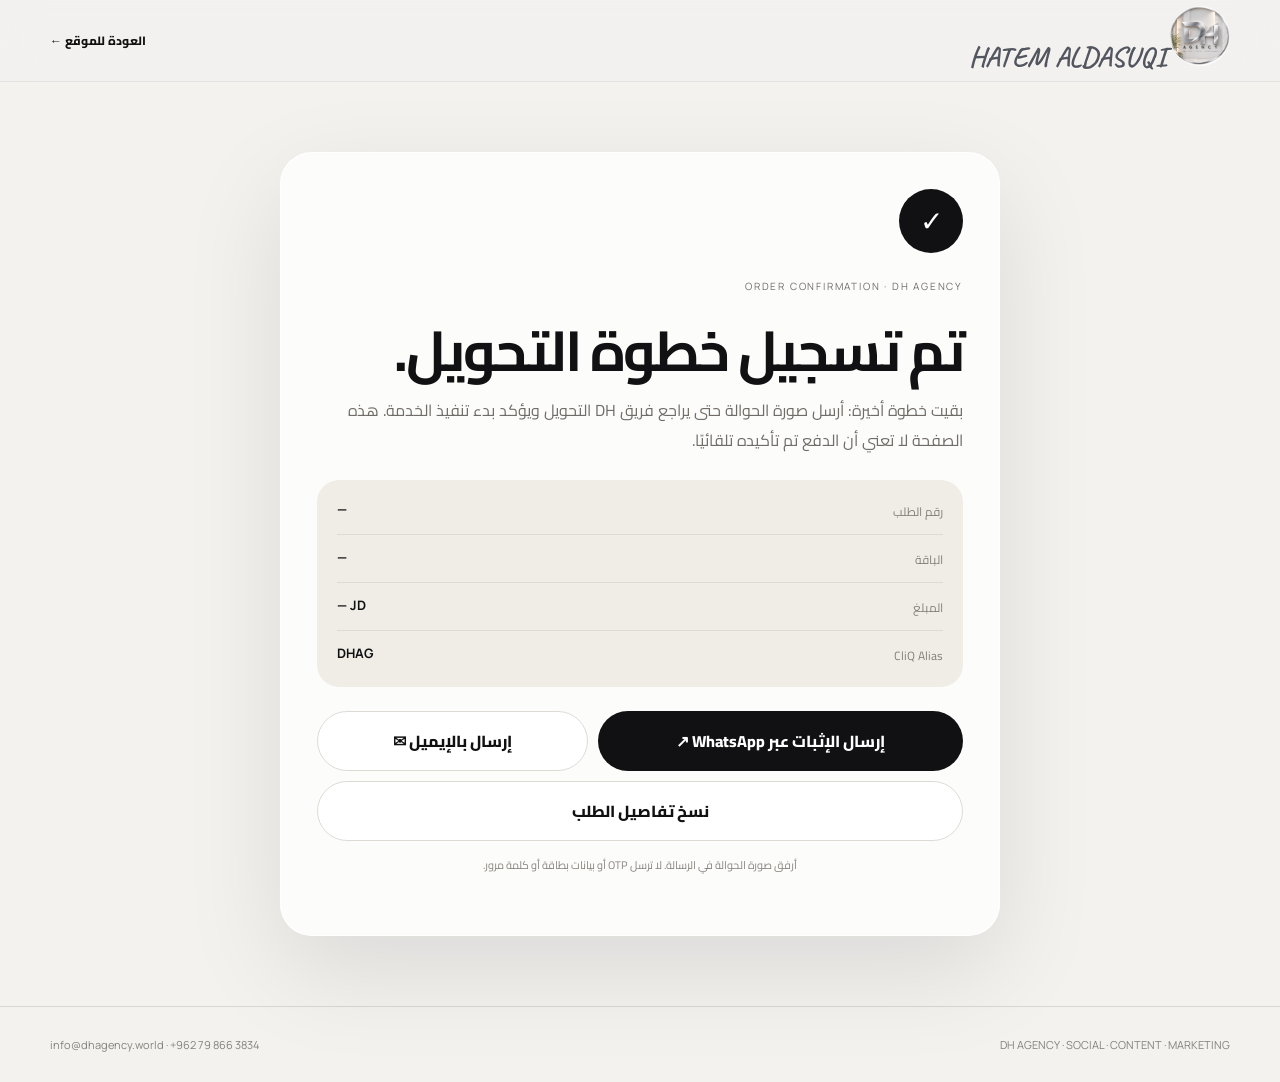
==== commit 660389d2: "Add files via upload" ====
--- a/success.html
+++ b/success.html
@@ -9,7 +9,7 @@
   <link rel="icon" href="/favicon.ico" sizes="any" />
   <link rel="preconnect" href="https://fonts.googleapis.com">
   <link rel="preconnect" href="https://fonts.gstatic.com" crossorigin>
-  <link href="https://fonts.googleapis.com/css2?family=Alex+Brush&family=Cairo:wght@400;500;600;700;800&family=Manrope:wght@500;600;700&display=swap" rel="stylesheet">
+  <link href="https://fonts.googleapis.com/css2?family=Caveat:wght@500;600;700&family=Cairo:wght@400;500;600;700;800&family=Manrope:wght@500;600;700&display=swap" rel="stylesheet">
   <link rel="stylesheet" href="styles.css" />
   <script>
     window.va = window.va || function () { (window.vaq = window.vaq || []).push(arguments); };
--- a/styles.css
+++ b/styles.css
@@ -1,6 +1,6 @@
 :root{--bg:#f3f2ef;--ink:#101114;--muted:#67686d;--line:rgba(16,17,20,.12);--black:#0a0a0b;--silver:#d8d9dc;--orange:#d98243;--blue:#182c52;--green:#1f6248;--plum:#6a315f;--radius:28px}
-*{box-sizing:border-box}html{scroll-behavior:smooth}body{margin:0;background:var(--bg);color:var(--ink);font-family:"Cairo",sans-serif;overflow-x:hidden}.shell{width:min(1180px,calc(100% - 40px));margin:auto}.ambient{position:fixed;border-radius:50%;filter:blur(90px);pointer-events:none;z-index:-2;opacity:.3}.ambient-one{width:520px;height:520px;background:#d4d7db;top:-220px;left:-190px}.ambient-two{width:420px;height:420px;background:#e1d8d4;bottom:-180px;right:-180px}.site-header{position:sticky;top:0;z-index:50;background:rgba(243,242,239,.8);backdrop-filter:blur(18px);border-bottom:1px solid rgba(16,17,20,.07)}.nav{min-height:96px;display:flex;align-items:center;gap:30px;padding:10px 0}.brand{margin-left:auto;display:flex;align-items:center;text-decoration:none}.brand-stack{display:flex;flex-direction:column;align-items:center;gap:4px}.brand img{width:68px;height:68px;object-fit:cover;object-position:center;border-radius:50%;border:1px solid rgba(16,17,20,.10);box-shadow:0 8px 24px rgba(0,0,0,.08);background:#fff}.brand-signature{font-family:"Alex Brush",cursive;font-size:22px;line-height:1;color:#6d7077;white-space:nowrap;text-shadow:0 1px 0 rgba(255,255,255,.72)}.nav-links{display:flex;gap:28px}.nav-links a,.footer a{color:var(--ink);text-decoration:none;font-size:14px;font-weight:600}.nav-links a{opacity:.68;transition:.2s}.nav-links a:hover{opacity:1}.nav-cta{text-decoration:none;color:#fff;background:var(--black);padding:12px 20px;border-radius:999px;font-size:13px;font-weight:700}.menu{display:none;background:none;border:0;width:34px;height:34px}.menu span{display:block;height:1px;background:var(--ink);margin:8px 0}.hero{min-height:760px;display:grid;grid-template-columns:1.05fr .95fr;align-items:center;gap:70px;padding:70px 0 80px}.kicker,.why-kicker{font-family:"Manrope",sans-serif;font-size:11px;letter-spacing:.22em;color:var(--muted);direction:ltr;text-align:right}.hero h1{font-size:clamp(56px,7.5vw,110px);line-height:.96;letter-spacing:-.05em;margin:25px 0 28px;font-weight:800}.hero h1 span{font-weight:400;color:#696a6f}.hero-text{font-size:19px;line-height:2;max-width:650px;color:var(--muted)}.hero-actions{display:flex;gap:12px;margin-top:34px;flex-wrap:wrap}.btn{display:inline-flex;align-items:center;gap:18px;padding:14px 22px;border-radius:999px;text-decoration:none;font-weight:700;font-size:14px}.btn.primary{background:var(--black);color:#fff}.btn.ghost{border:1px solid var(--line);color:var(--ink)}.hero-visual{position:relative;min-height:560px;display:grid;place-items:center}.logo-card{width:min(470px,90%);aspect-ratio:1/1;border-radius:42px;overflow:hidden;position:relative;background:#fff;box-shadow:0 35px 100px rgba(0,0,0,.16);transform:rotate(-4deg)}.logo-card img{width:100%;height:100%;object-fit:cover;transform:scale(1.12)}.logo-shine{position:absolute;inset:-20%;background:linear-gradient(110deg,transparent 35%,rgba(255,255,255,.8) 50%,transparent 65%);transform:translateX(-80%) rotate(10deg);animation:shine 6s ease-in-out infinite}.micro{position:absolute;background:rgba(255,255,255,.82);backdrop-filter:blur(16px);border:1px solid rgba(255,255,255,.7);box-shadow:0 14px 40px rgba(0,0,0,.08);padding:12px 18px;border-radius:16px;display:flex;gap:10px;align-items:center;font-family:"Manrope",sans-serif;font-size:11px;letter-spacing:.12em}.micro small{opacity:.4}.micro-a{top:9%;right:2%}.micro-b{bottom:12%;left:2%}.micro-c{top:47%;left:-7%}@keyframes shine{0%,55%{transform:translateX(-80%) rotate(10deg)}78%,100%{transform:translateX(100%) rotate(10deg)}}.ticker{overflow:hidden;border-top:1px solid var(--line);border-bottom:1px solid var(--line);background:rgba(255,255,255,.35)}.ticker-track{display:flex;width:max-content;gap:26px;align-items:center;padding:15px 0;animation:marquee 24s linear infinite;font-family:"Manrope",sans-serif;font-size:12px;letter-spacing:.22em}.ticker-track i{font-style:normal;opacity:.3}@keyframes marquee{to{transform:translateX(50%)}}.section{padding:120px 0}.section-title{display:grid;grid-template-columns:240px 1fr;gap:40px;align-items:start;margin-bottom:54px}.section-title p{margin:12px 0;color:var(--muted);font-size:13px}.section-title h2{margin:0;font-size:clamp(38px,5vw,68px);line-height:1.2;letter-spacing:-.04em}.services-grid{display:grid;grid-template-columns:repeat(3,1fr);gap:16px}.service{background:rgba(255,255,255,.62);border:1px solid rgba(255,255,255,.75);border-radius:var(--radius);padding:34px;min-height:280px;transition:.25s}.service:hover{transform:translateY(-5px);box-shadow:0 24px 70px rgba(0,0,0,.08)}.service span{font-family:"Manrope";font-size:11px;letter-spacing:.18em;color:#8b8c90}.service h3{font-size:25px;margin:74px 0 12px}.service p{margin:0;color:var(--muted);line-height:1.9}.packages{background:#0d0d0f;color:#f4f2ef;position:relative}.packages .section-title p{color:#a5a5aa}.package-grid{display:grid;grid-template-columns:repeat(4,1fr);gap:14px;align-items:stretch}.package-card{position:relative;background:#151518;border:1px solid rgba(255,255,255,.08);border-radius:26px;padding:26px;min-height:520px;display:flex;flex-direction:column;overflow:hidden;transition:.25s}.package-card:after{content:"";position:absolute;width:190px;height:190px;border-radius:50%;right:-90px;bottom:-80px;filter:blur(2px);opacity:.22}.package-card:hover{transform:translateY(-6px);border-color:rgba(255,255,255,.2)}.package-card.mini:after{background:var(--orange)}.package-card.start:after{background:var(--blue)}.package-card.growth:after{background:var(--green)}.package-card.scale:after{background:var(--plum)}.package-card.featured{outline:1px solid rgba(81,174,126,.45);background:#171c19}.popular{position:absolute;top:16px;left:16px;background:#e7efe9;color:#183b2b;padding:7px 12px;border-radius:999px;font-size:10px;font-weight:800}.package-head{display:flex;justify-content:space-between;align-items:center;padding-bottom:20px;border-bottom:1px solid rgba(255,255,255,.08);font-family:"Manrope"}.package-head span{font-size:13px;letter-spacing:.12em}.package-head b{font-size:17px}.package-card h3{font-size:28px;margin:30px 0 8px}.package-card p{color:#a9a9ae;line-height:1.85;min-height:84px}.package-card ul{list-style:none;padding:0;margin:12px 0 24px}.package-card li{padding:9px 0;border-bottom:1px solid rgba(255,255,255,.07);color:#dfdfe2;font-size:14px}.poster-btn{margin-top:auto;border:1px solid rgba(255,255,255,.15);background:transparent;color:#fff;border-radius:999px;padding:13px 16px;font:inherit;cursor:pointer;transition:.2s}.poster-btn:hover{background:#fff;color:#111}.ad-note{color:#8f9095;font-size:12px;margin:22px 4px 0}.why-panel{background:linear-gradient(135deg,#fff 0%,#ecebea 100%);border-radius:36px;padding:60px;display:grid;grid-template-columns:.9fr 1.1fr;gap:70px;box-shadow:0 30px 100px rgba(0,0,0,.07)}.why-panel h2{font-size:clamp(36px,4.5vw,62px);line-height:1.2;margin:12px 0 0}.why-list>div{display:grid;grid-template-columns:52px 1fr;gap:14px;padding:24px 0;border-bottom:1px solid var(--line)}.why-list>div:last-child{border-bottom:0}.why-list b{font-family:"Manrope";font-size:12px;color:#999}.why-list span{display:grid;gap:6px}.why-list strong{font-size:19px}.why-list small{font-size:14px;color:var(--muted);line-height:1.8}.faq{display:grid;gap:10px;margin-right:280px}.faq details{background:#fff;border-radius:18px;padding:0 24px}.faq summary{cursor:pointer;padding:22px 0;font-weight:700;list-style:none}.faq summary::-webkit-details-marker{display:none}.faq details p{color:var(--muted);line-height:1.9;margin:0;padding:0 0 22px}.final-cta{padding:100px 0;background:linear-gradient(135deg,#19191c,#0c0c0e);color:#fff}.final-inner{display:flex;align-items:end;justify-content:space-between;gap:50px}.final-inner p{font-family:"Manrope";font-size:11px;letter-spacing:.2em;color:#aaa}.final-inner h2{font-size:clamp(42px,5vw,78px);line-height:1.12;margin:10px 0 0}.btn.light{background:#f4f2ef;color:#111;white-space:nowrap}.footer{background:#09090a;color:#fff;border-top:1px solid rgba(255,255,255,.07)}.footer-inner{min-height:180px;display:flex;align-items:center;justify-content:space-between;gap:30px}.footer-brand{display:flex;align-items:center;gap:16px}.footer-brand img{width:82px;height:48px;object-fit:cover;border-radius:8px}.footer-brand span,.footer-links{font-family:"Manrope";font-size:10px;letter-spacing:.12em;color:#949499}.footer-links{display:flex;gap:22px;align-items:center}.footer-links a{color:#fff}.poster-modal{padding:0;border:0;background:transparent;max-width:min(720px,92vw);max-height:90vh}.poster-modal::backdrop{background:rgba(0,0,0,.78);backdrop-filter:blur(9px)}.poster-modal img{display:block;max-width:100%;max-height:88vh;border-radius:22px}.poster-modal button{position:fixed;top:22px;left:22px;width:42px;height:42px;border:0;border-radius:50%;background:#fff;color:#111;font-size:24px;cursor:pointer}.reveal{opacity:0;transform:translateY(22px);transition:opacity .7s ease,transform .7s ease}.reveal.in{opacity:1;transform:none}
-@media(max-width:980px){.nav-links{display:none;position:absolute;top:96px;right:20px;left:20px;background:rgba(244,243,240,.98);border:1px solid var(--line);padding:20px;border-radius:20px;flex-direction:column;box-shadow:0 20px 60px rgba(0,0,0,.08)}.nav-links.open{display:flex}.menu{display:block}.nav-cta{display:none}.hero{grid-template-columns:1fr;gap:20px;padding-top:54px}.hero-visual{min-height:470px}.hero h1{font-size:72px}.services-grid{grid-template-columns:1fr}.package-grid{grid-template-columns:repeat(2,1fr)}.section-title{grid-template-columns:1fr;gap:0}.why-panel{grid-template-columns:1fr;padding:36px}.faq{margin-right:0}.final-inner{align-items:start;flex-direction:column}.footer-inner{align-items:flex-start;flex-direction:column;padding:40px 0}.footer-links{flex-wrap:wrap}}@media(max-width:640px){.shell{width:min(100% - 24px,1180px)}.nav{min-height:86px;padding:8px 0}.brand img{width:56px;height:56px}.brand-signature{font-size:18px}.hero{min-height:auto;padding:48px 0 70px}.hero h1{font-size:54px}.hero-text{font-size:16px}.hero-visual{min-height:370px}.logo-card{border-radius:28px}.micro{display:none}.section{padding:82px 0}.section-title{margin-bottom:34px}.section-title h2{font-size:40px}.package-grid{grid-template-columns:1fr}.package-card{min-height:auto}.why-panel{border-radius:26px;padding:26px}.why-panel h2{font-size:38px}.final-inner h2{font-size:46px}.footer-brand{align-items:flex-start;flex-direction:column}.footer-links{flex-direction:column;align-items:flex-start;gap:10px}}
+*{box-sizing:border-box}html{scroll-behavior:smooth}body{margin:0;background:var(--bg);color:var(--ink);font-family:"Cairo",sans-serif;overflow-x:hidden}.shell{width:min(1180px,calc(100% - 40px));margin:auto}.ambient{position:fixed;border-radius:50%;filter:blur(90px);pointer-events:none;z-index:-2;opacity:.3}.ambient-one{width:520px;height:520px;background:#d4d7db;top:-220px;left:-190px}.ambient-two{width:420px;height:420px;background:#e1d8d4;bottom:-180px;right:-180px}.site-header{position:sticky;top:0;z-index:50;background:rgba(243,242,239,.8);backdrop-filter:blur(18px);border-bottom:1px solid rgba(16,17,20,.07)}.nav{min-height:96px;display:flex;align-items:center;gap:30px;padding:10px 0}.brand{margin-left:auto;display:flex;align-items:center;text-decoration:none}.brand-stack{display:flex;flex-direction:column;align-items:center;gap:4px}.brand img{width:68px;height:68px;object-fit:cover;object-position:center;border-radius:50%;border:1px solid rgba(16,17,20,.10);box-shadow:0 8px 24px rgba(0,0,0,.08);background:#fff}.brand-signature{font-family:"Caveat",cursive;font-size:28px;font-weight:700;line-height:1;color:#53565f;white-space:nowrap;letter-spacing:.3px;transform:rotate(-3deg);text-shadow:0 1px 0 rgba(255,255,255,.72)}.nav-links{display:flex;gap:28px}.nav-links a,.footer a{color:var(--ink);text-decoration:none;font-size:14px;font-weight:600}.nav-links a{opacity:.68;transition:.2s}.nav-links a:hover{opacity:1}.nav-cta{text-decoration:none;color:#fff;background:var(--black);padding:12px 20px;border-radius:999px;font-size:13px;font-weight:700}.menu{display:none;background:none;border:0;width:34px;height:34px}.menu span{display:block;height:1px;background:var(--ink);margin:8px 0}.hero{min-height:760px;display:grid;grid-template-columns:1.05fr .95fr;align-items:center;gap:70px;padding:70px 0 80px}.kicker,.why-kicker{font-family:"Manrope",sans-serif;font-size:11px;letter-spacing:.22em;color:var(--muted);direction:ltr;text-align:right}.hero h1{font-size:clamp(56px,7.5vw,110px);line-height:.96;letter-spacing:-.05em;margin:25px 0 28px;font-weight:800}.hero h1 span{font-weight:400;color:#696a6f}.hero-text{font-size:19px;line-height:2;max-width:650px;color:var(--muted)}.hero-actions{display:flex;gap:12px;margin-top:34px;flex-wrap:wrap}.btn{display:inline-flex;align-items:center;gap:18px;padding:14px 22px;border-radius:999px;text-decoration:none;font-weight:700;font-size:14px}.btn.primary{background:var(--black);color:#fff}.btn.ghost{border:1px solid var(--line);color:var(--ink)}.hero-visual{position:relative;min-height:560px;display:grid;place-items:center}.logo-card{width:min(470px,90%);aspect-ratio:1/1;border-radius:42px;overflow:hidden;position:relative;background:#fff;box-shadow:0 35px 100px rgba(0,0,0,.16);transform:rotate(-4deg)}.logo-card img{width:100%;height:100%;object-fit:cover;transform:scale(1.12)}.logo-shine{position:absolute;inset:-20%;background:linear-gradient(110deg,transparent 35%,rgba(255,255,255,.8) 50%,transparent 65%);transform:translateX(-80%) rotate(10deg);animation:shine 6s ease-in-out infinite}.micro{position:absolute;background:rgba(255,255,255,.82);backdrop-filter:blur(16px);border:1px solid rgba(255,255,255,.7);box-shadow:0 14px 40px rgba(0,0,0,.08);padding:12px 18px;border-radius:16px;display:flex;gap:10px;align-items:center;font-family:"Manrope",sans-serif;font-size:11px;letter-spacing:.12em}.micro small{opacity:.4}.micro-a{top:9%;right:2%}.micro-b{bottom:12%;left:2%}.micro-c{top:47%;left:-7%}@keyframes shine{0%,55%{transform:translateX(-80%) rotate(10deg)}78%,100%{transform:translateX(100%) rotate(10deg)}}.ticker{overflow:hidden;border-top:1px solid var(--line);border-bottom:1px solid var(--line);background:rgba(255,255,255,.35)}.ticker-track{display:flex;width:max-content;gap:26px;align-items:center;padding:15px 0;animation:marquee 24s linear infinite;font-family:"Manrope",sans-serif;font-size:12px;letter-spacing:.22em}.ticker-track i{font-style:normal;opacity:.3}@keyframes marquee{to{transform:translateX(50%)}}.section{padding:120px 0}.section-title{display:grid;grid-template-columns:240px 1fr;gap:40px;align-items:start;margin-bottom:54px}.section-title p{margin:12px 0;color:var(--muted);font-size:13px}.section-title h2{margin:0;font-size:clamp(38px,5vw,68px);line-height:1.2;letter-spacing:-.04em}.services-grid{display:grid;grid-template-columns:repeat(3,1fr);gap:16px}.service{background:rgba(255,255,255,.62);border:1px solid rgba(255,255,255,.75);border-radius:var(--radius);padding:34px;min-height:280px;transition:.25s}.service:hover{transform:translateY(-5px);box-shadow:0 24px 70px rgba(0,0,0,.08)}.service span{font-family:"Manrope";font-size:11px;letter-spacing:.18em;color:#8b8c90}.service h3{font-size:25px;margin:74px 0 12px}.service p{margin:0;color:var(--muted);line-height:1.9}.packages{background:#0d0d0f;color:#f4f2ef;position:relative}.packages .section-title p{color:#a5a5aa}.package-grid{display:grid;grid-template-columns:repeat(4,1fr);gap:14px;align-items:stretch}.package-card{position:relative;background:#151518;border:1px solid rgba(255,255,255,.08);border-radius:26px;padding:26px;min-height:520px;display:flex;flex-direction:column;overflow:hidden;transition:.25s}.package-card:after{content:"";position:absolute;width:190px;height:190px;border-radius:50%;right:-90px;bottom:-80px;filter:blur(2px);opacity:.22}.package-card:hover{transform:translateY(-6px);border-color:rgba(255,255,255,.2)}.package-card.mini:after{background:var(--orange)}.package-card.start:after{background:var(--blue)}.package-card.growth:after{background:var(--green)}.package-card.scale:after{background:var(--plum)}.package-card.featured{outline:1px solid rgba(81,174,126,.45);background:#171c19}.popular{position:absolute;top:16px;left:16px;background:#e7efe9;color:#183b2b;padding:7px 12px;border-radius:999px;font-size:10px;font-weight:800}.package-head{display:flex;justify-content:space-between;align-items:center;padding-bottom:20px;border-bottom:1px solid rgba(255,255,255,.08);font-family:"Manrope"}.package-head span{font-size:13px;letter-spacing:.12em}.package-head b{font-size:17px}.package-card h3{font-size:28px;margin:30px 0 8px}.package-card p{color:#a9a9ae;line-height:1.85;min-height:84px}.package-card ul{list-style:none;padding:0;margin:12px 0 24px}.package-card li{padding:9px 0;border-bottom:1px solid rgba(255,255,255,.07);color:#dfdfe2;font-size:14px}.poster-btn{margin-top:auto;border:1px solid rgba(255,255,255,.15);background:transparent;color:#fff;border-radius:999px;padding:13px 16px;font:inherit;cursor:pointer;transition:.2s}.poster-btn:hover{background:#fff;color:#111}.ad-note{color:#8f9095;font-size:12px;margin:22px 4px 0}.why-panel{background:linear-gradient(135deg,#fff 0%,#ecebea 100%);border-radius:36px;padding:60px;display:grid;grid-template-columns:.9fr 1.1fr;gap:70px;box-shadow:0 30px 100px rgba(0,0,0,.07)}.why-panel h2{font-size:clamp(36px,4.5vw,62px);line-height:1.2;margin:12px 0 0}.why-list>div{display:grid;grid-template-columns:52px 1fr;gap:14px;padding:24px 0;border-bottom:1px solid var(--line)}.why-list>div:last-child{border-bottom:0}.why-list b{font-family:"Manrope";font-size:12px;color:#999}.why-list span{display:grid;gap:6px}.why-list strong{font-size:19px}.why-list small{font-size:14px;color:var(--muted);line-height:1.8}.faq{display:grid;gap:10px;margin-right:280px}.faq details{background:#fff;border-radius:18px;padding:0 24px}.faq summary{cursor:pointer;padding:22px 0;font-weight:700;list-style:none}.faq summary::-webkit-details-marker{display:none}.faq details p{color:var(--muted);line-height:1.9;margin:0;padding:0 0 22px}.final-cta{padding:100px 0;background:linear-gradient(135deg,#19191c,#0c0c0e);color:#fff}.final-inner{display:flex;align-items:end;justify-content:space-between;gap:50px}.final-inner p{font-family:"Manrope";font-size:11px;letter-spacing:.2em;color:#aaa}.final-inner h2{font-size:clamp(42px,5vw,78px);line-height:1.12;margin:10px 0 0}.btn.light{background:#f4f2ef;color:#111;white-space:nowrap}.footer{background:#09090a;color:#fff;border-top:1px solid rgba(255,255,255,.07)}.footer-inner{min-height:180px;display:flex;align-items:center;justify-content:space-between;gap:30px}.footer-brand{display:flex;align-items:center;gap:16px}.footer-brand img{width:82px;height:48px;object-fit:cover;border-radius:8px}.footer-brand span,.footer-links{font-family:"Manrope";font-size:10px;letter-spacing:.12em;color:#949499}.footer-links{display:flex;gap:22px;align-items:center}.footer-links a{color:#fff}.poster-modal{padding:0;border:0;background:transparent;max-width:min(720px,92vw);max-height:90vh}.poster-modal::backdrop{background:rgba(0,0,0,.78);backdrop-filter:blur(9px)}.poster-modal img{display:block;max-width:100%;max-height:88vh;border-radius:22px}.poster-modal button{position:fixed;top:22px;left:22px;width:42px;height:42px;border:0;border-radius:50%;background:#fff;color:#111;font-size:24px;cursor:pointer}.reveal{opacity:0;transform:translateY(22px);transition:opacity .7s ease,transform .7s ease}.reveal.in{opacity:1;transform:none}
+@media(max-width:980px){.nav-links{display:none;position:absolute;top:96px;right:20px;left:20px;background:rgba(244,243,240,.98);border:1px solid var(--line);padding:20px;border-radius:20px;flex-direction:column;box-shadow:0 20px 60px rgba(0,0,0,.08)}.nav-links.open{display:flex}.menu{display:block}.nav-cta{display:none}.hero{grid-template-columns:1fr;gap:20px;padding-top:54px}.hero-visual{min-height:470px}.hero h1{font-size:72px}.services-grid{grid-template-columns:1fr}.package-grid{grid-template-columns:repeat(2,1fr)}.section-title{grid-template-columns:1fr;gap:0}.why-panel{grid-template-columns:1fr;padding:36px}.faq{margin-right:0}.final-inner{align-items:start;flex-direction:column}.footer-inner{align-items:flex-start;flex-direction:column;padding:40px 0}.footer-links{flex-wrap:wrap}}@media(max-width:640px){.shell{width:min(100% - 24px,1180px)}.nav{min-height:86px;padding:8px 0}.brand img{width:56px;height:56px}.brand-signature{font-size:22px}.hero{min-height:auto;padding:48px 0 70px}.hero h1{font-size:54px}.hero-text{font-size:16px}.hero-visual{min-height:370px}.logo-card{border-radius:28px}.micro{display:none}.section{padding:82px 0}.section-title{margin-bottom:34px}.section-title h2{font-size:40px}.package-grid{grid-template-columns:1fr}.package-card{min-height:auto}.why-panel{border-radius:26px;padding:26px}.why-panel h2{font-size:38px}.final-inner h2{font-size:46px}.footer-brand{align-items:flex-start;flex-direction:column}.footer-links{flex-direction:column;align-items:flex-start;gap:10px}}
 
 /* CliQ checkout */
 .package-actions{margin-top:auto;display:grid;grid-template-columns:1fr 1fr;gap:9px}.package-actions .poster-btn{margin-top:0}.subscribe-btn{border:0;background:#f4f2ef;color:#111;border-radius:999px;padding:13px 16px;font:inherit;font-weight:800;cursor:pointer;transition:.2s}.subscribe-btn:hover{transform:translateY(-2px);box-shadow:0 12px 28px rgba(255,255,255,.1)}
@@ -59,7 +59,7 @@
 .success-header .shell{display:flex;align-items:center;justify-content:space-between}.success-header img{width:60px;height:60px;border-radius:50%;object-fit:cover}.success-header a{color:#111;text-decoration:none;font-size:12px;font-weight:800}
 .success-footer{padding:30px 0;border-top:1px solid var(--line);color:#85817a;font:11px "Manrope",sans-serif}.success-footer .shell{display:flex;justify-content:space-between;gap:20px;flex-wrap:wrap}
 @media(max-width:980px){.portfolio-grid{grid-template-columns:1fr 1fr}}
-@media(max-width:640px){.portfolio-grid{grid-template-columns:1fr}.portfolio-card{min-height:155px;padding:22px}.portfolio-index{top:20px;right:22px}.package-card.featured{transform:none}.package-card.featured:hover{transform:translateY(-6px)}.checkout-actions-compact,.success-actions{grid-template-columns:1fr}.success-card{padding:26px 20px;border-radius:26px}.success-main{padding:44px 12px}.success-header{min-height:82px}.success-header img{width:54px;height:54px}.success-signature{font-size:17px}}
+@media(max-width:640px){.portfolio-grid{grid-template-columns:1fr}.portfolio-card{min-height:155px;padding:22px}.portfolio-index{top:20px;right:22px}.package-card.featured{transform:none}.package-card.featured:hover{transform:translateY(-6px)}.checkout-actions-compact,.success-actions{grid-template-columns:1fr}.success-card{padding:26px 20px;border-radius:26px}.success-main{padding:44px 12px}.success-header{min-height:82px}.success-header img{width:54px;height:54px}.success-signature{font-size:20px}}
 
 /* V10 — brands wall */
 .brands-section{padding:16px 0 120px}
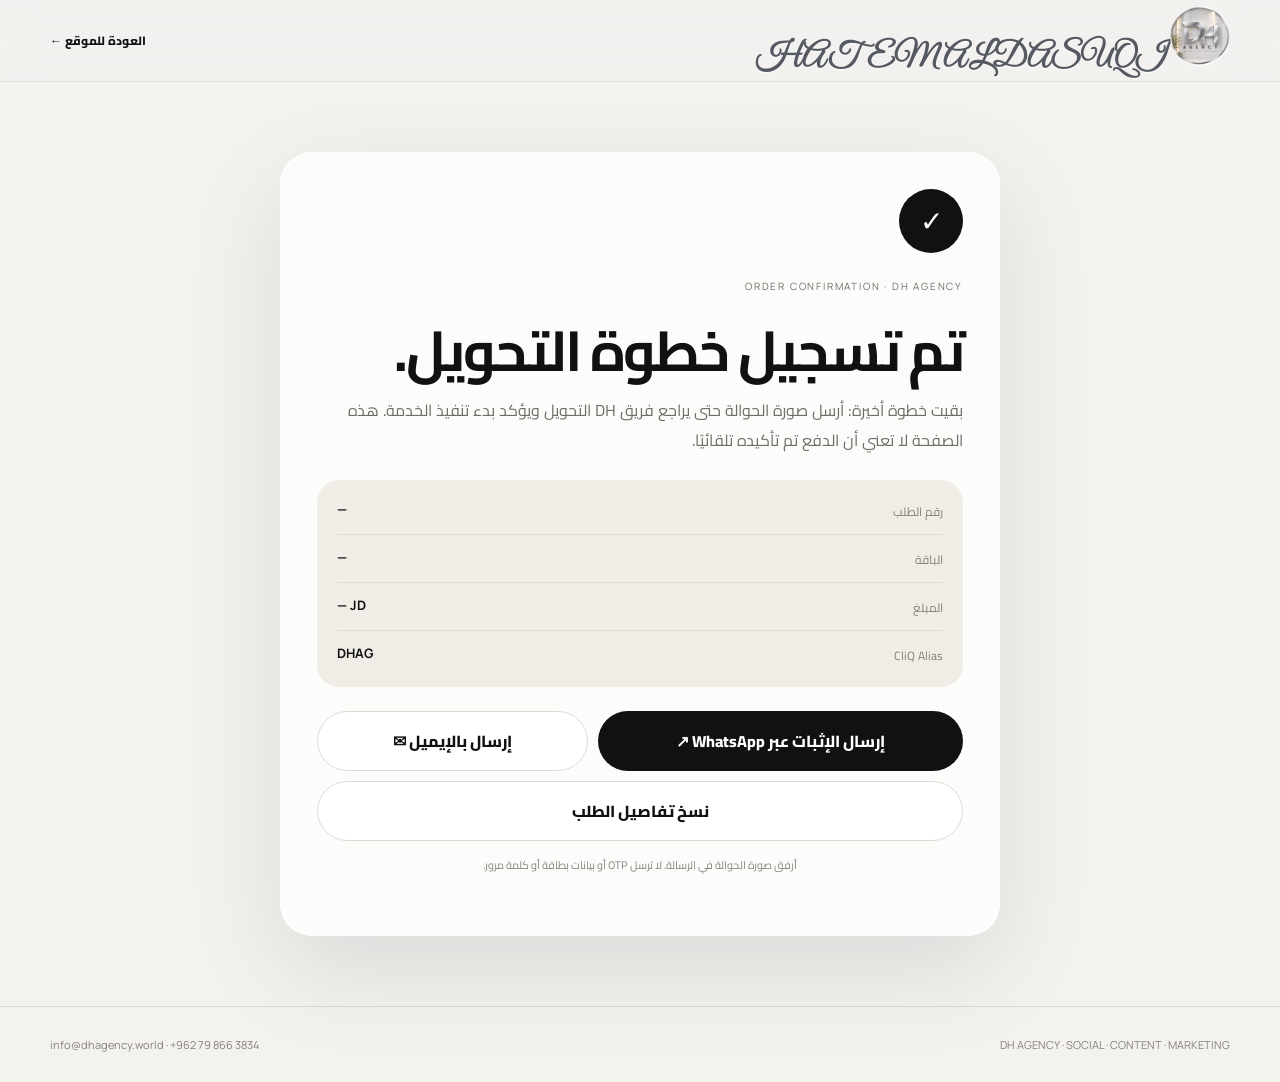
==== commit 2540dbfd: "Add files via upload" ====
--- a/success.html
+++ b/success.html
@@ -9,7 +9,7 @@
   <link rel="icon" href="/favicon.ico" sizes="any" />
   <link rel="preconnect" href="https://fonts.googleapis.com">
   <link rel="preconnect" href="https://fonts.gstatic.com" crossorigin>
-  <link href="https://fonts.googleapis.com/css2?family=Caveat:wght@500;600;700&family=Cairo:wght@400;500;600;700;800&family=Manrope:wght@500;600;700&display=swap" rel="stylesheet">
+  <link href="https://fonts.googleapis.com/css2?family=Great+Vibes&family=Cairo:wght@400;500;600;700;800&family=Manrope:wght@500;600;700&display=swap" rel="stylesheet">
   <link rel="stylesheet" href="styles.css" />
   <script>
     window.va = window.va || function () { (window.vaq = window.vaq || []).push(arguments); };
--- a/styles.css
+++ b/styles.css
@@ -78,3 +78,20 @@
 .web-offer:after{content:"";position:absolute;width:320px;height:320px;border-radius:50%;background:rgba(79,118,255,.22);filter:blur(8px);left:-150px;bottom:-210px;pointer-events:none}
 .web-offer-copy{position:relative;z-index:1}.web-offer-kicker{font-family:"Manrope",sans-serif;font-size:11px;letter-spacing:.18em;color:#9ea8c7;margin-bottom:14px}.web-offer h3{font-size:clamp(34px,4.4vw,58px);line-height:1.08;margin:0 0 18px;letter-spacing:-.04em}.web-offer p{color:#b7b8be;line-height:1.9;max-width:690px}.web-offer ul{list-style:none;padding:0;margin:24px 0 0;display:grid;grid-template-columns:repeat(2,minmax(0,1fr));gap:10px 18px}.web-offer li{padding:11px 14px;border:1px solid rgba(255,255,255,.08);border-radius:14px;background:rgba(255,255,255,.035);font-size:13px;color:#e7e7ea}.web-offer-note{font-size:11px!important;color:#8e9098!important;margin-top:18px!important}.web-offer-price{position:relative;z-index:1;border-radius:24px;background:linear-gradient(160deg,#f6f7fb,#dce2f3);color:#11151d;padding:28px;display:flex;flex-direction:column;justify-content:center;align-items:flex-start;min-height:320px}.web-offer-price>span{font-family:"Manrope",sans-serif;font-size:11px;letter-spacing:.18em;color:#69748f}.web-offer-price strong{font-family:"Manrope",sans-serif;font-size:clamp(56px,7vw,92px);line-height:1;margin:18px 0 8px;letter-spacing:-.06em}.web-offer-price strong small{font-size:.28em;letter-spacing:0}.web-offer-price em{font-style:normal;color:#606777;font-size:13px;margin-bottom:24px}.web-subscribe{width:100%;background:#11151d;color:#fff;padding:15px 18px}.web-subscribe:hover{box-shadow:0 12px 30px rgba(17,21,29,.18)}
 @media(max-width:820px){.web-offer{grid-template-columns:1fr}.web-offer ul{grid-template-columns:1fr}.web-offer-price{min-height:auto}.web-offer-price strong{font-size:64px}}
+
+
+/* V17 — owner signature below dashboard with faint portrait beside it */
+.brand-stack{display:flex;flex-direction:column;align-items:center;gap:4px}
+.brand-signature,.success-signature{font-family:"Great Vibes",cursive;font-size:32px;line-height:1;color:#555962;white-space:nowrap;letter-spacing:.02em;transform:rotate(-4deg);text-shadow:0 1px 0 rgba(255,255,255,.78)}
+.owner-strip{padding-top:116px;padding-bottom:0}
+.owner-strip-card{display:flex;align-items:center;justify-content:flex-start;gap:18px;width:fit-content;max-width:100%;padding:12px 18px 12px 14px;border:1px solid rgba(17,17,19,.08);background:rgba(255,255,255,.52);border-radius:24px;box-shadow:0 12px 40px rgba(0,0,0,.05);backdrop-filter:blur(14px)}
+.owner-strip-photo{width:88px;height:88px;border-radius:20px;display:grid;place-items:center;overflow:hidden;background:linear-gradient(180deg,rgba(255,255,255,.44),rgba(255,255,255,.12));border:1px solid rgba(17,17,19,.06)}
+.owner-strip-photo img{width:100%;height:100%;object-fit:contain;opacity:.16;filter:grayscale(.05) contrast(1.05);transform:translateY(4px)}
+.owner-strip-copy{display:flex;flex-direction:column;align-items:flex-start;gap:6px}
+.owner-strip-label{font-family:"Manrope",sans-serif;font-size:10px;letter-spacing:.18em;color:#9b9892;direction:ltr}
+.owner-strip-signature{font-family:"Great Vibes",cursive;font-size:44px;line-height:1;color:#525660;transform:rotate(-4deg);text-shadow:0 1px 0 rgba(255,255,255,.78);white-space:nowrap}
+.hero{position:relative;overflow:hidden;padding-top:34px}
+.hero-copy{position:relative;z-index:2}
+.hero-visual{z-index:2}
+@media(max-width:980px){.owner-strip{padding-top:108px}.owner-strip-card{gap:14px;padding:10px 14px 10px 10px}.owner-strip-photo{width:74px;height:74px}.owner-strip-signature{font-size:36px}}
+@media(max-width:640px){.owner-strip{padding-top:94px}.owner-strip-card{width:100%;border-radius:20px;gap:12px;padding:10px 12px}.owner-strip-photo{width:64px;height:64px;border-radius:16px}.owner-strip-label{font-size:9px;letter-spacing:.14em}.owner-strip-signature{font-size:28px}.hero{padding-top:24px}}
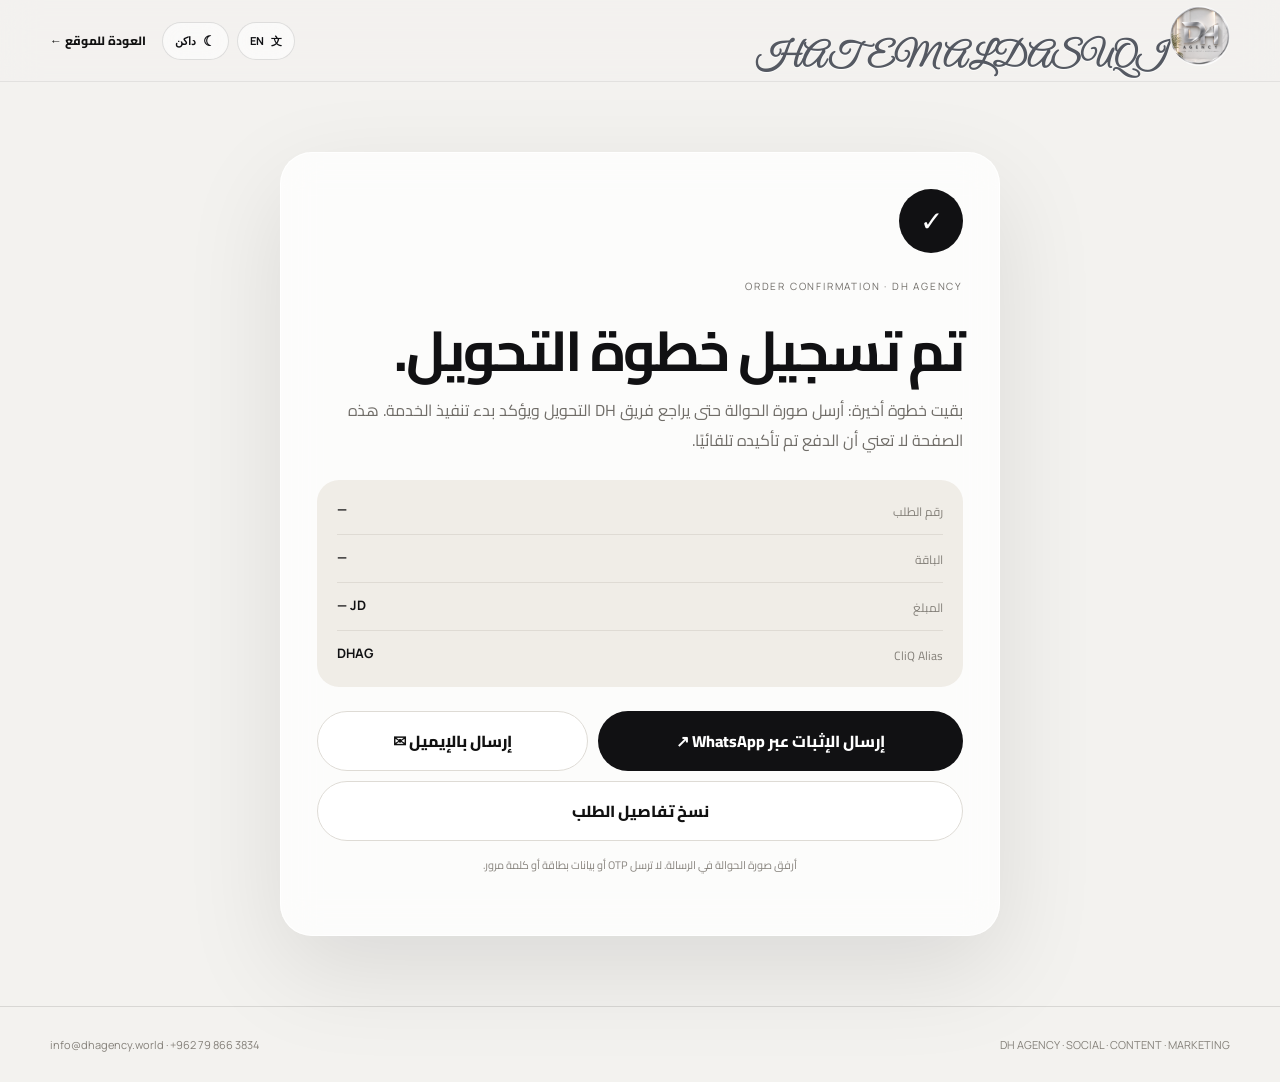
==== commit ea0bbe70: "Add files via upload" ====
--- a/success.html
+++ b/success.html
@@ -23,7 +23,11 @@
         <img src="assets/dh-logo-circle.jpg" alt="DH Agency" />
         <span class="brand-signature success-signature">HATEM ALDASUQI</span>
       </div>
-      <a href="/">العودة للموقع ←</a>
+      <div class="success-header-actions">
+        <button class="ui-toggle lang-toggle" id="langToggle" type="button" aria-label="Switch language"><span>文</span><span id="langToggleText">EN</span></button>
+        <button class="ui-toggle theme-toggle" id="themeToggle" type="button" aria-label="Toggle dark mode"><span id="themeIcon">☾</span><span id="themeToggleText">داكن</span></button>
+        <a href="/">العودة للموقع ←</a>
+      </div>
     </div>
   </header>
 
@@ -65,13 +69,50 @@
     document.getElementById('sOrder').textContent = data.orderId;
     document.getElementById('sPackage').textContent = data.packageName;
     document.getElementById('sPrice').textContent = data.price;
-    const text = `طلب DH Agency\nرقم الطلب: ${data.orderId}\nالباقة: ${data.packageName}\nالمبلغ: ${data.price} JD\nالاسم: ${data.name}\nرقم الهاتف: ${data.phone}\nالمشروع: ${data.project}\nطريقة الدفع: CliQ — DHAG\nتم التحويل، ومرفق إثبات الدفع.`;
+    const lang = localStorage.getItem('dh-lang') || 'ar';
+    const text = lang === 'en'
+      ? `DH Agency Order\nOrder ID: ${data.orderId}\nPackage: ${data.packageName}\nAmount: ${data.price} JD\nName: ${data.name}\nPhone: ${data.phone}\nProject: ${data.project}\nPayment: CliQ — DHAG\nTransfer completed; payment proof attached.`
+      : `طلب DH Agency\nرقم الطلب: ${data.orderId}\nالباقة: ${data.packageName}\nالمبلغ: ${data.price} JD\nالاسم: ${data.name}\nرقم الهاتف: ${data.phone}\nالمشروع: ${data.project}\nطريقة الدفع: CliQ — DHAG\nتم التحويل، ومرفق إثبات الدفع.`;
     document.getElementById('successWhatsApp').href = `https://wa.me/962798663834?text=${encodeURIComponent(text)}`;
-    document.getElementById('successEmail').href = `mailto:info@dhagency.world?subject=${encodeURIComponent(`DH Agency - ${data.orderId} - ${data.packageName}`)}&body=${encodeURIComponent(text + '\n\nيرجى إرفاق صورة إثبات التحويل قبل الإرسال.')}`;
+    document.getElementById('successEmail').href = `mailto:info@dhagency.world?subject=${encodeURIComponent(`DH Agency - ${data.orderId} - ${data.packageName}`)}&body=${encodeURIComponent(text + (lang === 'en' ? '\n\nPlease attach the transfer proof before sending.' : '\n\nيرجى إرفاق صورة إثبات التحويل قبل الإرسال.'))}`;
     document.getElementById('successCopy').addEventListener('click', async () => {
       try { await navigator.clipboard.writeText(text); document.getElementById('successCopy').textContent='تم النسخ ✓'; }
       catch(e) { alert(text); }
     });
   </script>
+
+  <script>
+    const successTranslations = {
+      'العودة للموقع ←':'Back to site ←','تم تسجيل خطوة التحويل.':'Transfer step recorded.',
+      'بقيت خطوة أخيرة: أرسل صورة الحوالة حتى يراجع فريق DH التحويل ويؤكد بدء تنفيذ الخدمة. هذه الصفحة لا تعني أن الدفع تم تأكيده تلقائيًا.':'One last step: send your transfer proof so the DH team can review it and confirm the start of your service. This page does not mean payment was verified automatically.',
+      'رقم الطلب':'Order ID','الباقة':'Package','المبلغ':'Amount','إرسال الإثبات عبر WhatsApp ↗':'Send proof via WhatsApp ↗',
+      'إرسال بالإيميل ✉':'Send by email ✉','نسخ تفاصيل الطلب':'Copy order details',
+      'أرفق صورة الحوالة في الرسالة. لا ترسل OTP أو بيانات بطاقة أو كلمة مرور.':'Attach the transfer proof to your message. Never send an OTP, card details or password.',
+      'تم النسخ ✓':'Copied ✓'
+    };
+    const successReverse = Object.fromEntries(Object.entries(successTranslations).map(([ar,en])=>[en,ar]));
+    let successLang = localStorage.getItem('dh-lang') || 'ar';
+    function successReplace(map){
+      const w=document.createTreeWalker(document.body,NodeFilter.SHOW_TEXT),nodes=[]; while(w.nextNode())nodes.push(w.currentNode);
+      nodes.forEach(n=>{const raw=n.nodeValue,t=raw.trim(); if(!map[t])return; n.nodeValue=(raw.match(/^\s*/)?.[0]||'')+map[t]+(raw.match(/\s*$/)?.[0]||'');});
+    }
+    function successApplyLang(lang,initial=false){
+      if(lang==='en'){ if(successLang==='ar'||initial)successReplace(successTranslations); document.documentElement.lang='en';document.documentElement.dir='ltr'; }
+      else { if(successLang==='en'||initial)successReplace(successReverse); document.documentElement.lang='ar';document.documentElement.dir='rtl'; }
+      successLang=lang;localStorage.setItem('dh-lang',lang);
+      document.getElementById('langToggleText').textContent=lang==='ar'?'EN':'AR';
+      document.getElementById('themeToggleText').textContent=document.documentElement.dataset.theme==='dark'?(lang==='ar'?'فاتح':'Light'):(lang==='ar'?'داكن':'Dark');
+    }
+    function successApplyTheme(theme){
+      document.documentElement.dataset.theme=theme;localStorage.setItem('dh-theme',theme);
+      document.getElementById('themeIcon').textContent=theme==='dark'?'☀':'☾';
+      document.getElementById('themeToggleText').textContent=theme==='dark'?(successLang==='ar'?'فاتح':'Light'):(successLang==='ar'?'داكن':'Dark');
+    }
+    successApplyTheme(localStorage.getItem('dh-theme')||'light');
+    const sl=localStorage.getItem('dh-lang')||'ar'; successLang=sl==='en'?'ar':'en'; successApplyLang(sl,true);
+    document.getElementById('langToggle')?.addEventListener('click',()=>successApplyLang(successLang==='ar'?'en':'ar'));
+    document.getElementById('themeToggle')?.addEventListener('click',()=>successApplyTheme(document.documentElement.dataset.theme==='dark'?'light':'dark'));
+  </script>
+
 </body>
 </html>
--- a/styles.css
+++ b/styles.css
@@ -89,9 +89,97 @@
 .owner-strip-photo img{width:100%;height:100%;object-fit:contain;opacity:.16;filter:grayscale(.05) contrast(1.05);transform:translateY(4px)}
 .owner-strip-copy{display:flex;flex-direction:column;align-items:flex-start;gap:6px}
 .owner-strip-label{font-family:"Manrope",sans-serif;font-size:10px;letter-spacing:.18em;color:#9b9892;direction:ltr}
-.owner-strip-signature{font-family:"Great Vibes",cursive;font-size:44px;line-height:1;color:#525660;transform:rotate(-4deg);text-shadow:0 1px 0 rgba(255,255,255,.78);white-space:nowrap}
+.owner-strip-signature-img{display:block;height:62px;width:auto;max-width:min(100%,540px);object-fit:contain;filter:drop-shadow(0 4px 10px rgba(0,0,0,.10))}
 .hero{position:relative;overflow:hidden;padding-top:34px}
 .hero-copy{position:relative;z-index:2}
 .hero-visual{z-index:2}
-@media(max-width:980px){.owner-strip{padding-top:108px}.owner-strip-card{gap:14px;padding:10px 14px 10px 10px}.owner-strip-photo{width:74px;height:74px}.owner-strip-signature{font-size:36px}}
-@media(max-width:640px){.owner-strip{padding-top:94px}.owner-strip-card{width:100%;border-radius:20px;gap:12px;padding:10px 12px}.owner-strip-photo{width:64px;height:64px;border-radius:16px}.owner-strip-label{font-size:9px;letter-spacing:.14em}.owner-strip-signature{font-size:28px}.hero{padding-top:24px}}
+@media(max-width:980px){.owner-strip{padding-top:108px}.owner-strip-card{gap:14px;padding:10px 14px 10px 10px}.owner-strip-photo{width:74px;height:74px}.owner-strip-signature-img{height:52px;max-width:420px}}
+@media(max-width:640px){.owner-strip{padding-top:94px}.owner-strip-card{width:100%;border-radius:20px;gap:12px;padding:10px 12px}.owner-strip-photo{width:64px;height:64px;border-radius:16px}.owner-strip-label{font-size:9px;letter-spacing:.14em}.owner-strip-signature-img{height:40px;max-width:100%}.hero{padding-top:24px}}
+
+
+/* V20 — new hero image */
+.logo-card img{object-fit:cover;object-position:center 48%;transform:scale(1.03)}
+
+
+/* V21 — theme and language controls */
+.nav-tools{display:flex;align-items:center;gap:7px;direction:ltr}
+.ui-toggle{height:38px;min-width:58px;padding:0 12px;border:1px solid var(--line);border-radius:999px;background:rgba(255,255,255,.58);color:var(--ink);font:700 11px "Manrope",sans-serif;display:inline-flex;align-items:center;justify-content:center;gap:7px;cursor:pointer;backdrop-filter:blur(12px);transition:.2s ease}
+.ui-toggle:hover{transform:translateY(-1px);background:rgba(255,255,255,.86)}
+.toggle-icon,#themeIcon{font-size:14px;line-height:1}
+html[dir="ltr"] body{font-family:"Manrope","Cairo",sans-serif}
+html[dir="ltr"] .brand{margin-left:0;margin-right:auto}
+html[dir="ltr"] .kicker,html[dir="ltr"] .why-kicker,html[dir="ltr"] .brands-kicker{text-align:left}
+html[dir="ltr"] .faq{margin-right:0;margin-left:280px}
+html[dir="ltr"] .owner-strip-copy{align-items:flex-start}
+html[dir="ltr"] .section-title h2,html[dir="ltr"] .brands-head h2,html[dir="ltr"] .final-inner h2{letter-spacing:-.03em}
+html[dir="ltr"] .checkout-brand{padding-left:0;padding-right:50px}
+html[dir="ltr"] .checkout-close{left:auto;right:18px}
+html[dir="ltr"] .checkout-summary b{grid-column:2}
+html[dir="ltr"] .bank-row strong{text-align:left;direction:ltr}
+
+html[data-theme="dark"]{--bg:#0d0e11;--ink:#f3f4f6;--muted:#a9abb3;--line:rgba(255,255,255,.13);--silver:#303239}
+html[data-theme="dark"] body{background:#0d0e11;color:var(--ink)}
+html[data-theme="dark"] .ambient-one{background:#202b3b;opacity:.32}
+html[data-theme="dark"] .ambient-two{background:#3b252f;opacity:.26}
+html[data-theme="dark"] .site-header{background:rgba(13,14,17,.82);border-bottom-color:rgba(255,255,255,.07)}
+html[data-theme="dark"] .ui-toggle{background:rgba(255,255,255,.07);color:#f5f5f7;border-color:rgba(255,255,255,.13)}
+html[data-theme="dark"] .ui-toggle:hover{background:rgba(255,255,255,.13)}
+html[data-theme="dark"] .nav-links a{color:#f1f2f4}
+html[data-theme="dark"] .menu span{background:#f1f2f4}
+html[data-theme="dark"] .btn.ghost{color:#f5f5f7;border-color:rgba(255,255,255,.15)}
+html[data-theme="dark"] .ticker{background:rgba(255,255,255,.025);border-color:rgba(255,255,255,.09)}
+html[data-theme="dark"] .service{background:rgba(255,255,255,.045);border-color:rgba(255,255,255,.08)}
+html[data-theme="dark"] .service:hover{background:rgba(255,255,255,.075);box-shadow:0 24px 70px rgba(0,0,0,.30)}
+html[data-theme="dark"] .portfolio-card{background:rgba(255,255,255,.045);border-color:rgba(255,255,255,.09)}
+html[data-theme="dark"] .portfolio-card:hover{background:rgba(255,255,255,.08);box-shadow:0 24px 70px rgba(0,0,0,.28)}
+html[data-theme="dark"] .brands-head{border-color:rgba(255,255,255,.10)}
+html[data-theme="dark"] .brands-wall{background:rgba(255,255,255,.02);border-color:rgba(255,255,255,.10)}
+html[data-theme="dark"] .brands-wall span{color:#eceef2;background:rgba(255,255,255,.035);border-color:rgba(255,255,255,.10)}
+html[data-theme="dark"] .brands-wall span:hover{background:rgba(255,255,255,.08)}
+html[data-theme="dark"] .why-panel{background:linear-gradient(135deg,#17191f 0%,#111217 100%);box-shadow:0 30px 100px rgba(0,0,0,.25)}
+html[data-theme="dark"] .faq details{background:#15171c;border:1px solid rgba(255,255,255,.06)}
+html[data-theme="dark"] .owner-strip-card{background:rgba(255,255,255,.045);border-color:rgba(255,255,255,.09);box-shadow:0 12px 40px rgba(0,0,0,.18)}
+html[data-theme="dark"] .owner-strip-photo{background:rgba(255,255,255,.035);border-color:rgba(255,255,255,.07)}
+html[data-theme="dark"] .owner-strip-label{color:#a6a8ae}
+html[data-theme="dark"] .logo-card{box-shadow:0 35px 100px rgba(0,0,0,.42)}
+html[data-theme="dark"] .micro{background:rgba(20,22,27,.82);color:#f2f3f5;border-color:rgba(255,255,255,.08);box-shadow:0 14px 40px rgba(0,0,0,.24)}
+html[data-theme="dark"] .checkout-wrap{background:#14161b;color:#f4f4f6}
+html[data-theme="dark"] .checkout-close{background:#202229;color:#fff;border-color:#333640}
+html[data-theme="dark"] .checkout-brand small,html[data-theme="dark"] .checkout-intro,html[data-theme="dark"] .payment-note,html[data-theme="dark"] .checkout-back,html[data-theme="dark"] .proof-help{color:#aaaeb7}
+html[data-theme="dark"] .checkout-form label{color:#d5d7dc}
+html[data-theme="dark"] .checkout-form input{background:#1c1f25;color:#fff;border-color:#30343d}
+html[data-theme="dark"] .checkout-secondary{background:#1d2026;color:#fff;border-color:#343841}
+html[data-theme="dark"] .order-pill{background:#252831;color:#e4e5e8}
+html[data-theme="dark"] .bank-card{background:#1b1d23;border-color:#30333b}
+html[data-theme="dark"] .bank-row{border-color:#2b2e35}
+html[data-theme="dark"] .bank-row.highlight{background:#22252c}
+html[data-theme="dark"] .copy-btn{background:#292c33;color:#fff;border-color:#3b3f49}
+html[data-theme="dark"] .copy-toast{background:#f3f4f6;color:#101114}
+html[data-theme="dark"] .success-body{background:#0d0e11;color:#f3f4f6}
+html[data-theme="dark"] .success-header{background:rgba(13,14,17,.86);border-color:rgba(255,255,255,.08)}
+html[data-theme="dark"] .success-header a{color:#f3f4f6}
+html[data-theme="dark"] .success-card{background:rgba(24,26,31,.88);border-color:rgba(255,255,255,.07);box-shadow:0 34px 100px rgba(0,0,0,.30)}
+html[data-theme="dark"] .success-card>p{color:#aeb1b8}
+html[data-theme="dark"] .success-order{background:#1e2127}
+html[data-theme="dark"] .success-row{border-color:#30333a}
+html[data-theme="dark"] .success-footer{border-color:rgba(255,255,255,.08)}
+@media(max-width:980px){
+  html[dir="ltr"] .faq{margin-left:0}
+  html[data-theme="dark"] .nav-links{background:rgba(18,20,24,.98);border-color:rgba(255,255,255,.10)}
+}
+@media(max-width:640px){
+  .nav{gap:10px}
+  .nav-tools{gap:5px}
+  .ui-toggle{height:34px;min-width:48px;padding:0 9px;font-size:10px}
+  .ui-toggle .toggle-icon{display:none}
+  .nav-tools + .nav-cta{display:none}
+}
+
+.success-header-actions{display:flex;align-items:center;gap:8px}.success-header-actions>a{margin-inline-start:8px}@media(max-width:640px){.success-header-actions{gap:5px}.success-header-actions>a{font-size:10px;margin-inline-start:2px}}
+
+
+/* V22 signature only cleanup */
+.owner-strip-card.signature-only{padding:14px 22px;justify-content:center;gap:0}
+.owner-strip-card.signature-only .owner-strip-signature-img{height:58px;max-width:min(100%,560px)}
+@media(max-width:980px){.owner-strip-card.signature-only .owner-strip-signature-img{height:52px;max-width:100%}}
+@media(max-width:640px){.owner-strip-card.signature-only{padding:12px 14px}.owner-strip-card.signature-only .owner-strip-signature-img{height:42px;max-width:100%}}
